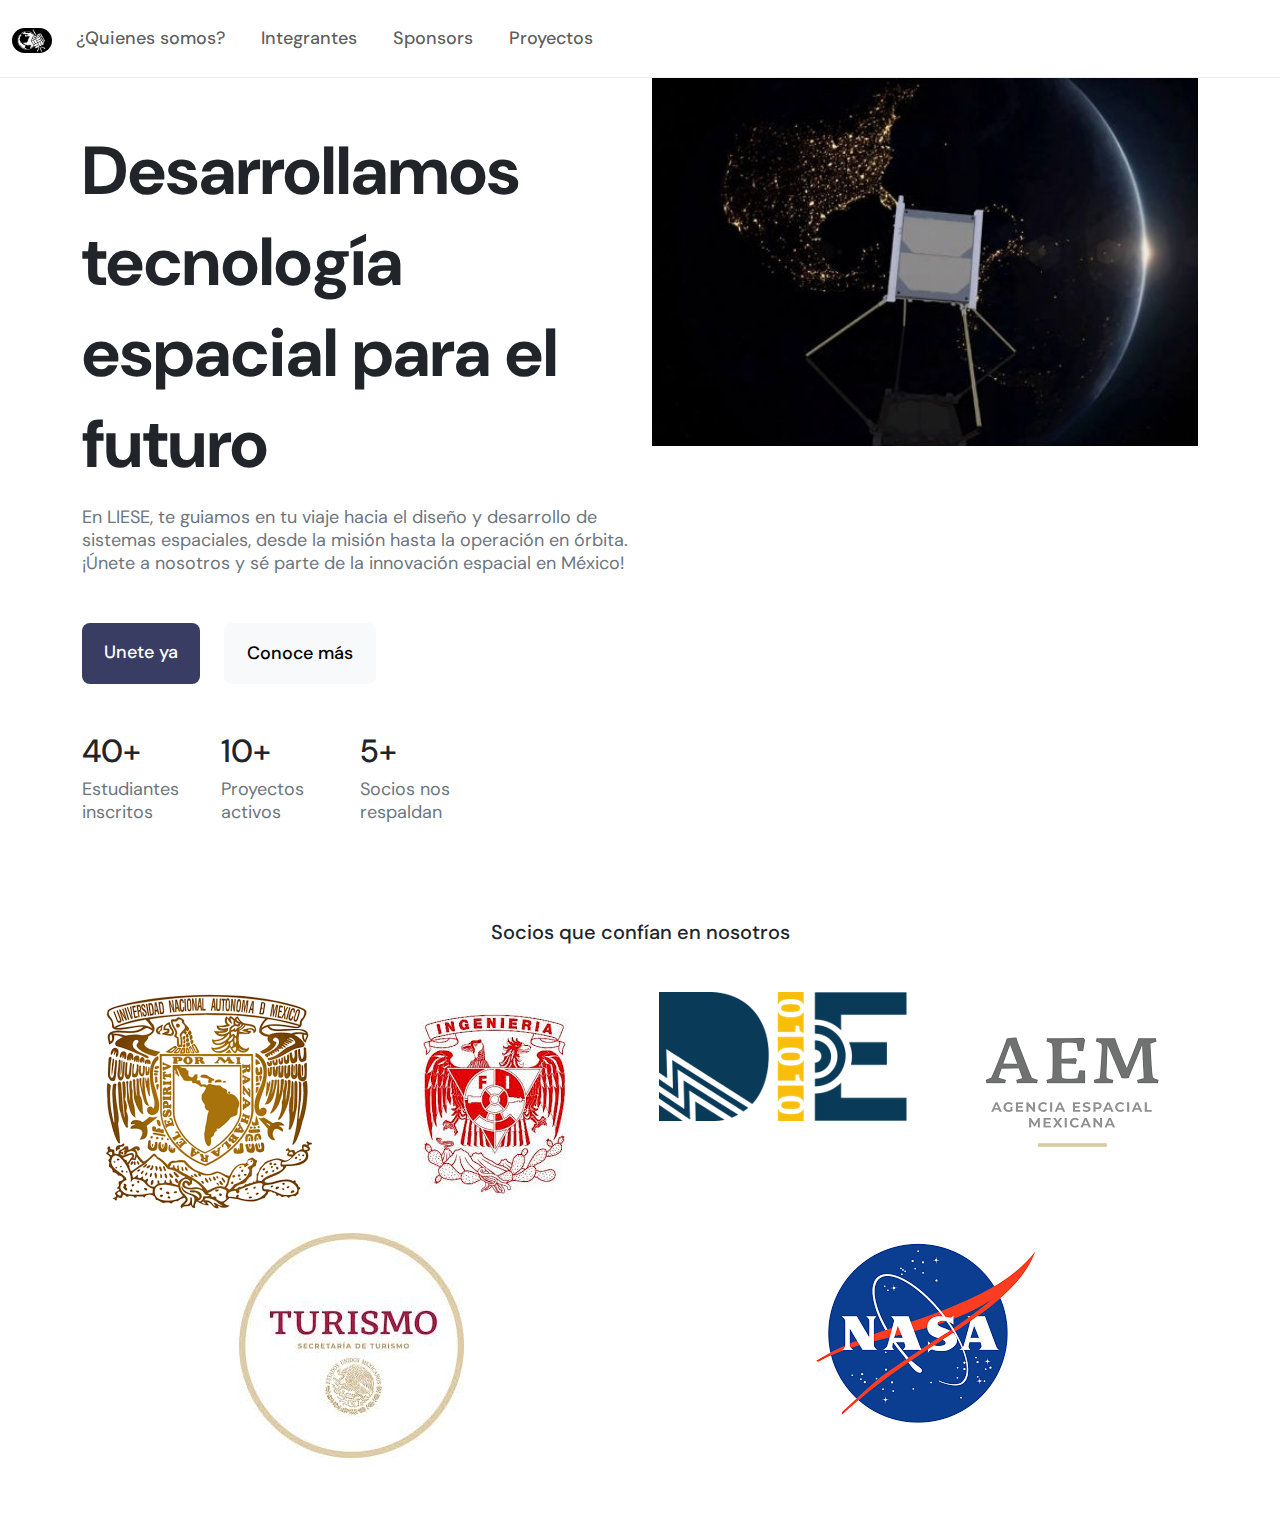
==== index.html @ 677749f3 "navbar and hero header" ====
<!DOCTYPE html>
<html lang="en">
<head>
  <title>Bootstrap Example</title>
  <meta charset="utf-8">
  <meta name="viewport" content="width=device-width, initial-scale=1">
  <link href="https://cdn.jsdelivr.net/npm/bootstrap@5.3.3/dist/css/bootstrap.min.css" rel="stylesheet">
  <link rel="stylesheet" href="style.css">
  <link rel="icon" href="images/LogoUnamSat2.png">

  <title>LIESE</title>
  <script src="https://cdn.jsdelivr.net/npm/bootstrap@5.3.3/dist/js/bootstrap.bundle.min.js"></script>
</head>
<body>
    <!-- Navbar -->
    <nav class="navbar navbar-expand-md sticky-top navbar-white bg-white">
        <div class="container-fluid">
            <a class="navbar-brand" href="#">
                <img src="images/LogoUnamSat2.png" alt="Logo LIESE" style="width:40px;" class="rounded-pill"> 
            </a>
            <button class="navbar-toggler" type="button" data-bs-toggle="collapse" data-bs-target="#mynavbar">
                <span class="navbar-toggler-icon"></span>
            </button>
            <div class="collapse navbar-collapse" id="mynavbar">
                <ul class="navbar-nav me-auto">
                    <li class="nav-item">
                        <a class="nav-link" href="#about">¿Quienes somos?</a>
                    </li>
                    <li class="nav-item">
                        <a class="nav-link" href="#integrantes">Integrantes</a>
                    </li>
                    <li class="nav-item">
                        <a class="nav-link" href="#partners">Sponsors</a>
                    </li>
                    <li class="nav-item">
                        <a class="nav-link" href="#proyectos">Proyectos</a>
                    </li>
                </ul>
                <!-- <a href="#" class="btn btn-primary ms-auto d-block border-0 shadow-none">Entrar gratis</a> -->
            </div>
        </div>
    </nav>
    <section class="hero">
        <div class="container">
            <div class="row">
                <div class="col-md-6 mt-5">
                    <div class="hero-title fw-bold">
                        Desarrollamos tecnología espacial para el futuro
                    </div>
                    <p class="mt-3 text-secondary">
                        En LIESE, te guiamos en tu viaje hacia el diseño y desarrollo de sistemas espaciales, desde la misión hasta la operación en órbita. 
                        ¡Únete a nosotros y sé parte de la innovación espacial en México!
                    </p>
                    <div class="cta mt-5 d-flex">
                        <a href="#" class="btn btn-primary border-0 shadow-none me-4">Unete ya</a>
                        <a href="#" class="btn btn-light shadow-none">Conoce más</a>
                    </div>
                    <div class="mt-5 d-flex gap-5">
                        <div class="col-2">
                            <h2>40+</h2>
                            <p class="text-secondary">Estudiantes inscritos</p>
                        </div>
                        <div class="col-2">
                            <h2>10+</h2>
                            <p class="text-secondary">Proyectos activos</p>
                        </div>
                        <div class="col-2">
                            <h2>5+</h2>
                            <p class="text-secondary">Socios nos respaldan</p>
                        </div>
                    </div>
                </div>
                
                <div class="col-md-6">
                    <img src="images/UNAMSAT-B.jpeg" alt="hero-img" class="hero-img w-100">
                </div>
            </div>
        </div>
    </section>

    <section class="trusted text-center">
        <div class="container">
            <h5>Socios que confían en nosotros</h5>
            <div class="row mt-5 gap-3">
                <div class="col">
                    <img src="images/unam-logo.png" alt="">
                </div>
                <div class="col">
                    <img src="images/fi-logo.jpeg" alt="">
                </div>
                <div class="col">
                    <img src="images/die-logo.png" alt="">
                </div>
                <div class="col">
                    <img src="images/espacial-mexicana-logo.png" alt="">
                </div>
                <div class="col">
                    <img src="images/turismo-logo.jpeg" alt="">
                </div>
                <div class="col">
                    <img src="images/nasa-logo.png" alt="">
                </div>
            </div>
        </div>
    </section>

</body>
</html>
---- style.css ----
@import url('https://fonts.googleapis.com/css2?family=DM+Sans:ital,opsz,wght@0,9..40,100..1000;1,9..40,100..1000&display=swap');

:root {
    --primary-color: #393d64;
}

.text-primary {
    color: var(--primary-color);
}

body {
    font-family: 'DM Sans', sans-serif;
}

.btn {
    padding: 16px 22px;
    border-radius: 8px;
    font-size: 18px;
    font-weight: 500;
    position: relative;
    top: 0;
    cursor: pointer;
    transition: top ease 0.5s;
}

.btn-primary {
    background-color: var(--primary-color);
}

.btn-primary:hover {
    background-color: var(--primary-color);
    top: -5px;
}

.btn-primary:focus {
    background-color: var(--primary-color);
}

.btn-light:hover {
    top: -5px;
}

.navbar {
    padding: 17px 0;
    transition: all 0.5s ease;
    border-bottom: 1px solid #efefef;
}

.nav-link {
    font-size: 18px;
    font-weight: 500;
    margin-right: 20px; 
}

.hero-title {
    font-size: 68px;
    line-height: 91px;
}

section.hero p {
    font-size: 18px;
    line-height: 23px;
}

/* Partners */

section.trusted {
    padding: 5rem 0;
}

@media (min-width: 1399.38px){
    .container {
        width: 84%;
    }
}

@media (max-width: 1199px){
    .hero-title {
        font-size: 55px;
        line-height: 68px;
    }
}

@media (max-width: 992px){
    section.hero row {
        align-items: center;       
    }

    .hero-title {
        font-size: 40px;
        line-height: 55px;
    }
}
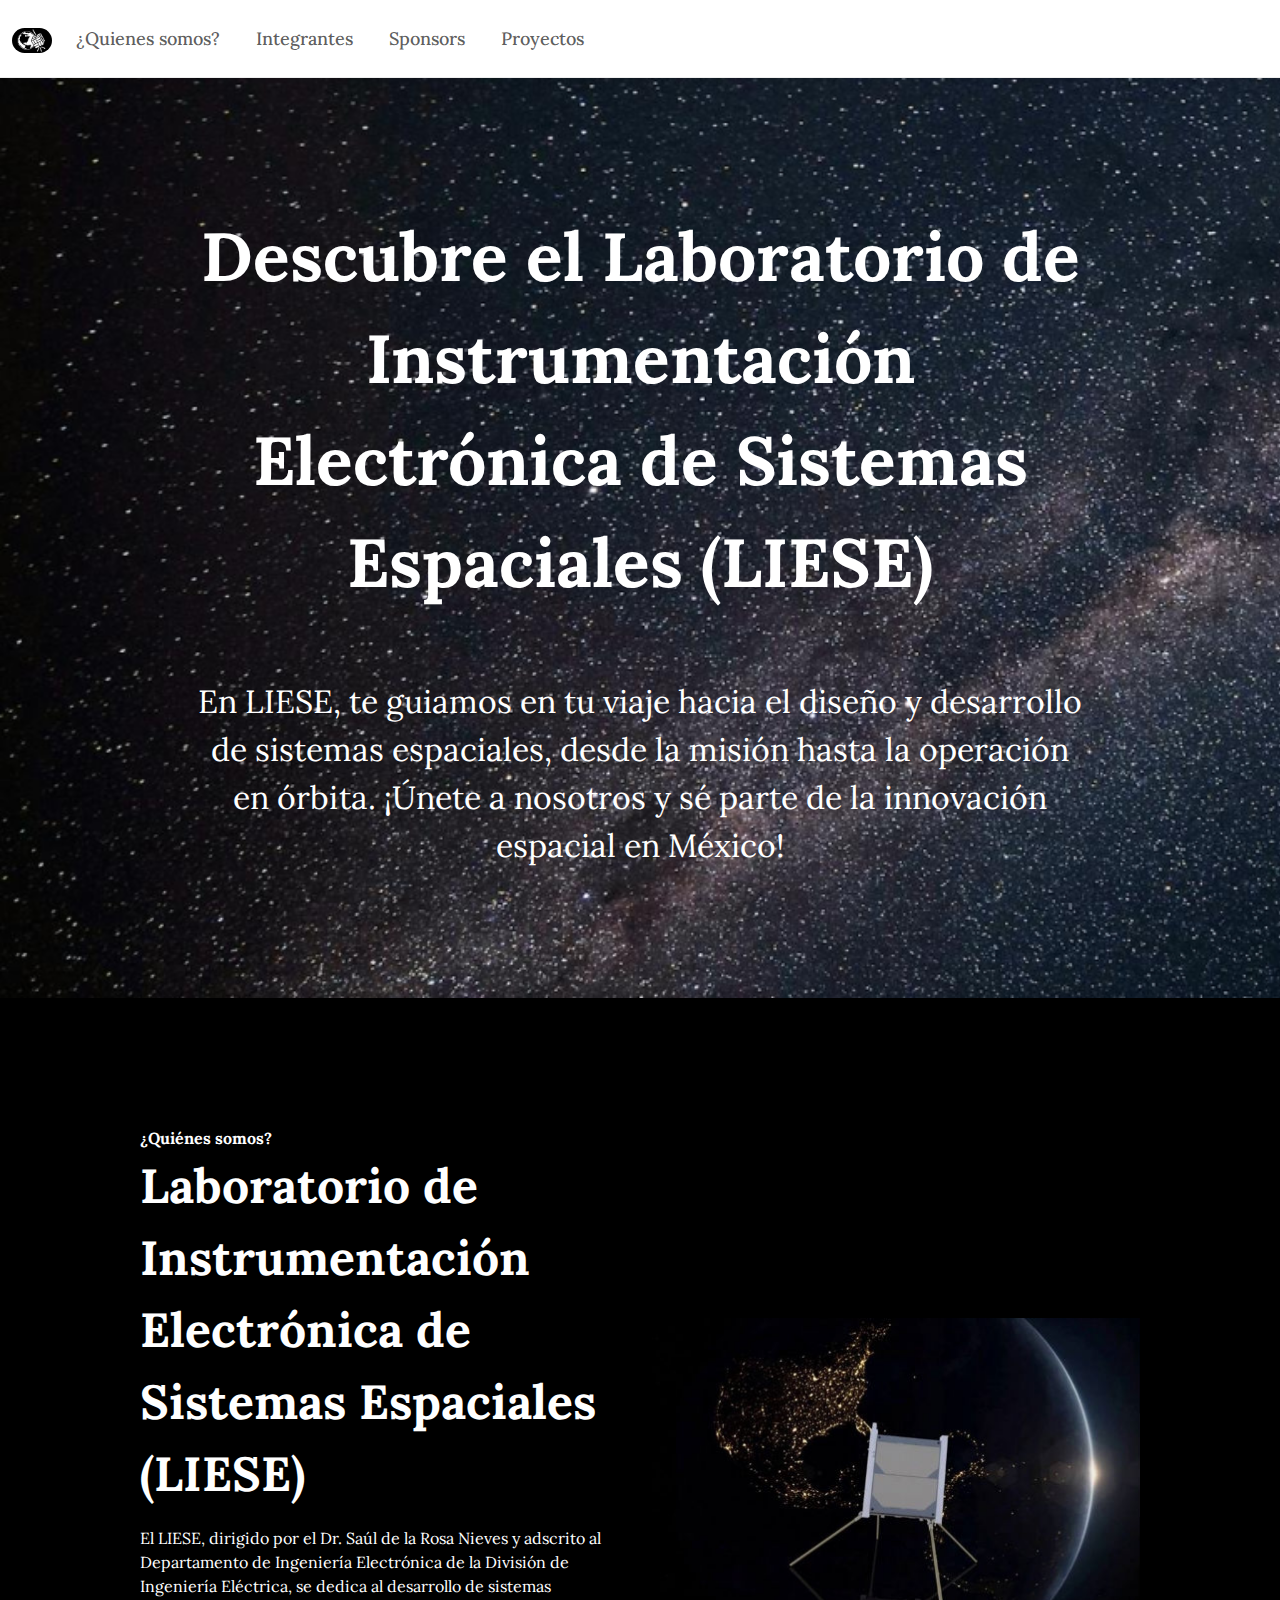
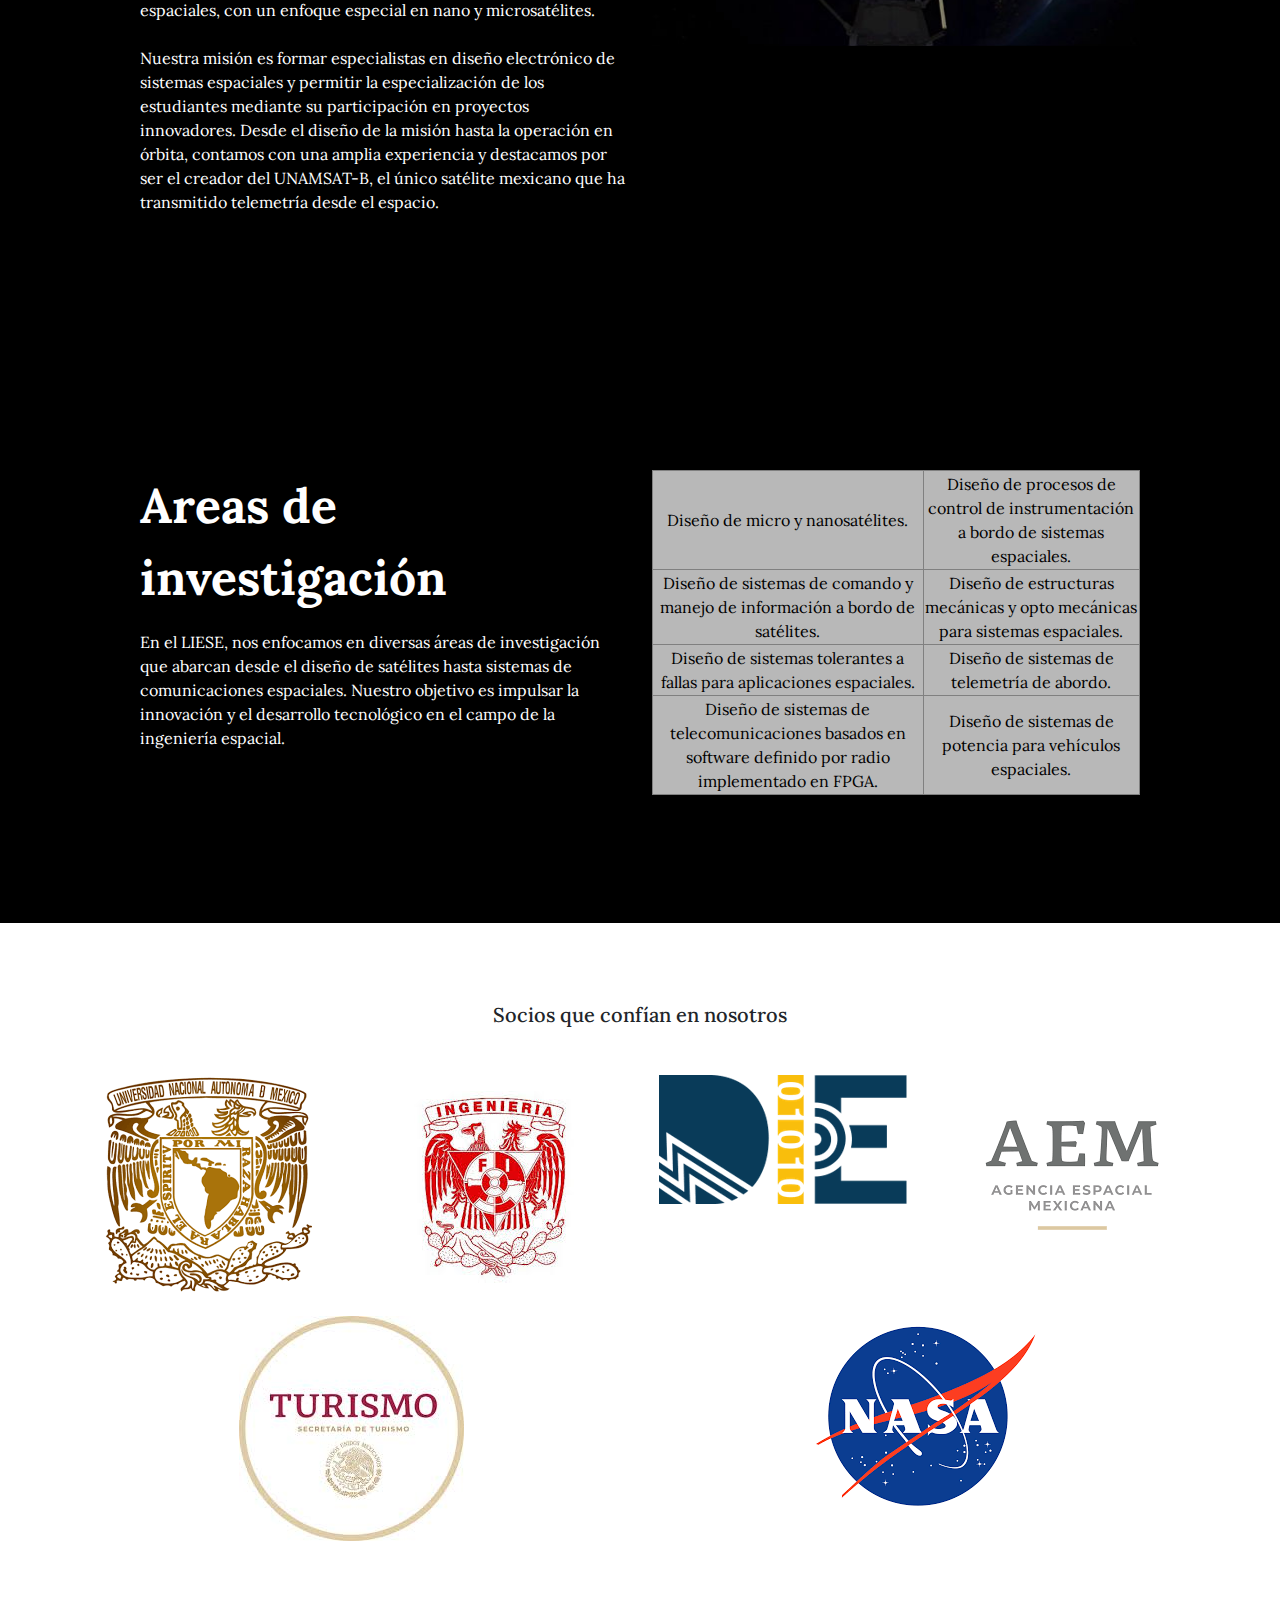
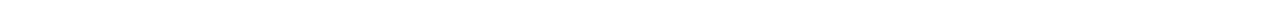
==== commit c50df7f4: "[HOME] Modified home page" ====
--- a/index.html
+++ b/index.html
@@ -1,15 +1,18 @@
 <!DOCTYPE html>
 <html lang="en">
 <head>
-  <title>Bootstrap Example</title>
-  <meta charset="utf-8">
-  <meta name="viewport" content="width=device-width, initial-scale=1">
-  <link href="https://cdn.jsdelivr.net/npm/bootstrap@5.3.3/dist/css/bootstrap.min.css" rel="stylesheet">
-  <link rel="stylesheet" href="style.css">
-  <link rel="icon" href="images/LogoUnamSat2.png">
-
-  <title>LIESE</title>
-  <script src="https://cdn.jsdelivr.net/npm/bootstrap@5.3.3/dist/js/bootstrap.bundle.min.js"></script>
+    <title>LIESE - Inicio</title>
+    <meta charset="utf-8">
+    <meta name="viewport" content="width=device-width, initial-scale=1">
+    <link href="https://cdn.jsdelivr.net/npm/bootstrap@5.3.3/dist/css/bootstrap.min.css" rel="stylesheet">
+    <link rel="preconnect" href="https://fonts.googleapis.com">
+    <link rel="preconnect" href="https://fonts.gstatic.com" crossorigin>
+    <link href="https://fonts.googleapis.com/css2?family=Lora:ital,wght@0,400..700;1,400..700&display=swap" rel="stylesheet">
+    <link rel="stylesheet" href="style.css">
+    <link rel="icon" href="images/LogoUnamSat2.png">    
+    
+    
+    <script src="https://cdn.jsdelivr.net/npm/bootstrap@5.3.3/dist/js/bootstrap.bundle.min.js"></script>
 </head>
 <body>
     <!-- Navbar -->
@@ -40,43 +43,66 @@
             </div>
         </div>
     </nav>
-    <section class="hero">
+
+    <!-- Welcome section-->
+    <div id="welcome" class="text-center">
+        <p class="large-bold">Descubre el Laboratorio de Instrumentación Electrónica de Sistemas Espaciales (LIESE)</p>
+        <br>
+        En LIESE, te guiamos en tu viaje hacia el diseño y desarrollo de sistemas espaciales, desde la misión hasta la operación en órbita. ¡Únete a nosotros y sé parte de la innovación espacial en México!
+    </div>
+
+    <!-- About section -->
+    <section id="about-us" class="trusted">
         <div class="container">
             <div class="row">
-                <div class="col-md-6 mt-5">
-                    <div class="hero-title fw-bold">
-                        Desarrollamos tecnología espacial para el futuro
-                    </div>
-                    <p class="mt-3 text-secondary">
-                        En LIESE, te guiamos en tu viaje hacia el diseño y desarrollo de sistemas espaciales, desde la misión hasta la operación en órbita. 
-                        ¡Únete a nosotros y sé parte de la innovación espacial en México!
-                    </p>
-                    <div class="cta mt-5 d-flex">
-                        <a href="#" class="btn btn-primary border-0 shadow-none me-4">Unete ya</a>
-                        <a href="#" class="btn btn-light shadow-none">Conoce más</a>
-                    </div>
-                    <div class="mt-5 d-flex gap-5">
-                        <div class="col-2">
-                            <h2>40+</h2>
-                            <p class="text-secondary">Estudiantes inscritos</p>
-                        </div>
-                        <div class="col-2">
-                            <h2>10+</h2>
-                            <p class="text-secondary">Proyectos activos</p>
-                        </div>
-                        <div class="col-2">
-                            <h2>5+</h2>
-                            <p class="text-secondary">Socios nos respaldan</p>
-                        </div>
-                    </div>
-                </div>
-                
-                <div class="col-md-6">
-                    <img src="images/UNAMSAT-B.jpeg" alt="hero-img" class="hero-img w-100">
-                </div>
+                <b>¿Quiénes somos?</b>
+                <div class="col-lg-6 align-items-center">
+                    <p class="medium-bold">Laboratorio de Instrumentación Electrónica de Sistemas Espaciales (LIESE)</p>
+                    El LIESE, dirigido por el Dr. Saúl de la Rosa Nieves y adscrito al Departamento de Ingeniería Electrónica de la División de Ingeniería Eléctrica, se dedica al desarrollo de sistemas espaciales, con un enfoque especial en nano y microsatélites. 
+                    <br><br>
+                    Nuestra misión es formar especialistas en diseño electrónico de sistemas espaciales y permitir la especialización de los estudiantes mediante su participación en proyectos innovadores. Desde el diseño de la misión hasta la operación en órbita, contamos con una amplia experiencia y destacamos por ser el creador del UNAMSAT-B, el único satélite mexicano que ha transmitido telemetría desde el espacio.
+                </div>    
+                <div class="col-lg-6 d-flex align-items-center">
+                    <img src="images/UNAMSAT-B.jpeg" alt="UNAMSAT-B" class="img-fluid">
+                </div> 
             </div>
-        </div>
+        </div> 
     </section>
+
+    <!-- Areas de investigación -->
+    <section id="areas-de-investigacion" class="trusted">
+        <div class="container">
+            <div class="row">
+                <div class="col-lg-6 align-items-center">
+                    <p class="medium-bold">Areas de investigación</p>
+                    En el LIESE, nos enfocamos en diversas áreas de investigación que abarcan desde el diseño de satélites hasta sistemas de comunicaciones espaciales. Nuestro objetivo es impulsar la innovación y el desarrollo tecnológico en el campo de la ingeniería espacial.
+                </div>    
+                <div class="col-lg-6 d-flex align-items-center text-center justify-content-center">
+                    <table class="grey-bold-lines-table table-bordered">
+                        <tbody>
+                            <tr>
+                                <td>Diseño de micro y nanosatélites.</td>
+                                <td>Diseño de procesos de control de instrumentación a bordo de sistemas espaciales.</td>
+                            </tr>
+                            <tr>
+                                <td>Diseño de sistemas de comando y manejo de información a bordo de satélites.</td>
+                                <td>Diseño de estructuras mecánicas y opto mecánicas para sistemas espaciales.</td>
+                            </tr>
+                            <tr>
+                                <td>Diseño de sistemas tolerantes a fallas para aplicaciones espaciales.</td>
+                                <td>Diseño de sistemas de telemetría de abordo.</td>
+                            </tr>
+                            <tr>
+                                <td>Diseño de sistemas de telecomunicaciones basados en software definido por radio implementado en FPGA.</td>
+                                <td>Diseño de sistemas de potencia para vehículos espaciales.</td>
+                            </tr>
+                        </tbody>
+                    </table>
+                </div> 
+            </div>
+        </div> 
+    </section>
+
 
     <section class="trusted text-center">
         <div class="container">
--- a/style.css
+++ b/style.css
@@ -9,7 +9,19 @@
 }
 
 body {
-    font-family: 'DM Sans', sans-serif;
+    font-family: "Lora", serif;
+    font-optical-sizing: auto;
+    font-style: normal;
+}
+
+.large-bold {
+    font-size: 68px;
+    font-weight: 700;
+}
+
+.medium-bold {
+    font-size: 48px;
+    font-weight: 700;
 }
 
 .btn {
@@ -57,6 +69,17 @@
     line-height: 91px;
 }
 
+.img-fluid {
+    width: 100%;
+}
+
+.grey-bold-lines-table {
+    width: 100%;
+    background-color: #b8b8b8;
+    color: #000;    
+    border-width: 10px;
+}
+
 section.hero p {
     font-size: 18px;
     line-height: 23px;
@@ -74,20 +97,24 @@
     }
 }
 
-@media (max-width: 1199px){
-    .hero-title {
-        font-size: 55px;
-        line-height: 68px;
-    }
+#welcome {
+    background-image: url(images/galaxia.png);
+    background-size: cover;
+    color: #ffffff;
+    padding: 8rem 15%;
+    font-size: 32px;
 }
 
-@media (max-width: 992px){
-    section.hero row {
-        align-items: center;       
-    }
+#about-us {
+    color: #ffffff;
+    background-color: #000;
+    background-size: cover;
+    padding: 8rem 10%;
+}
 
-    .hero-title {
-        font-size: 40px;
-        line-height: 55px;
-    }
-}+#areas-de-investigacion {
+    color: #ffffff;
+    background-color: #000;
+    background-size: cover;
+    padding: 8rem 10%;
+}
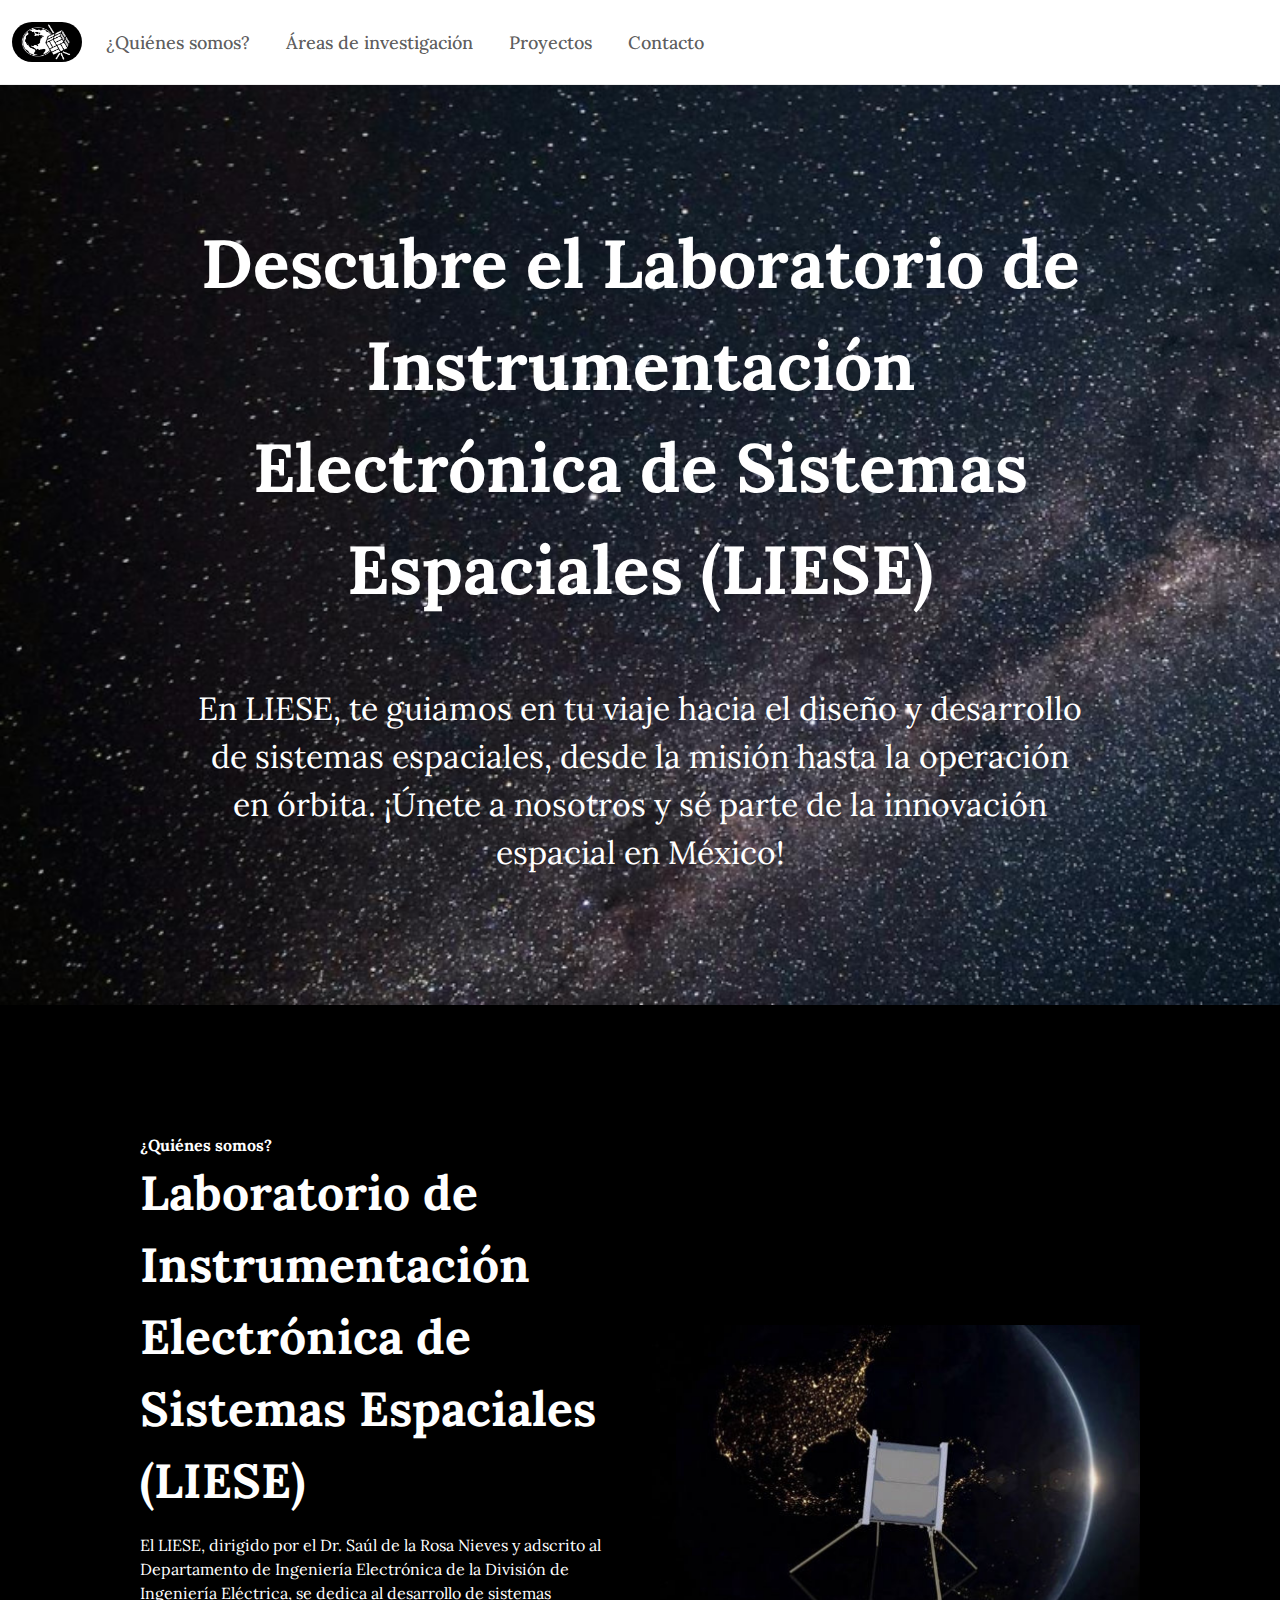
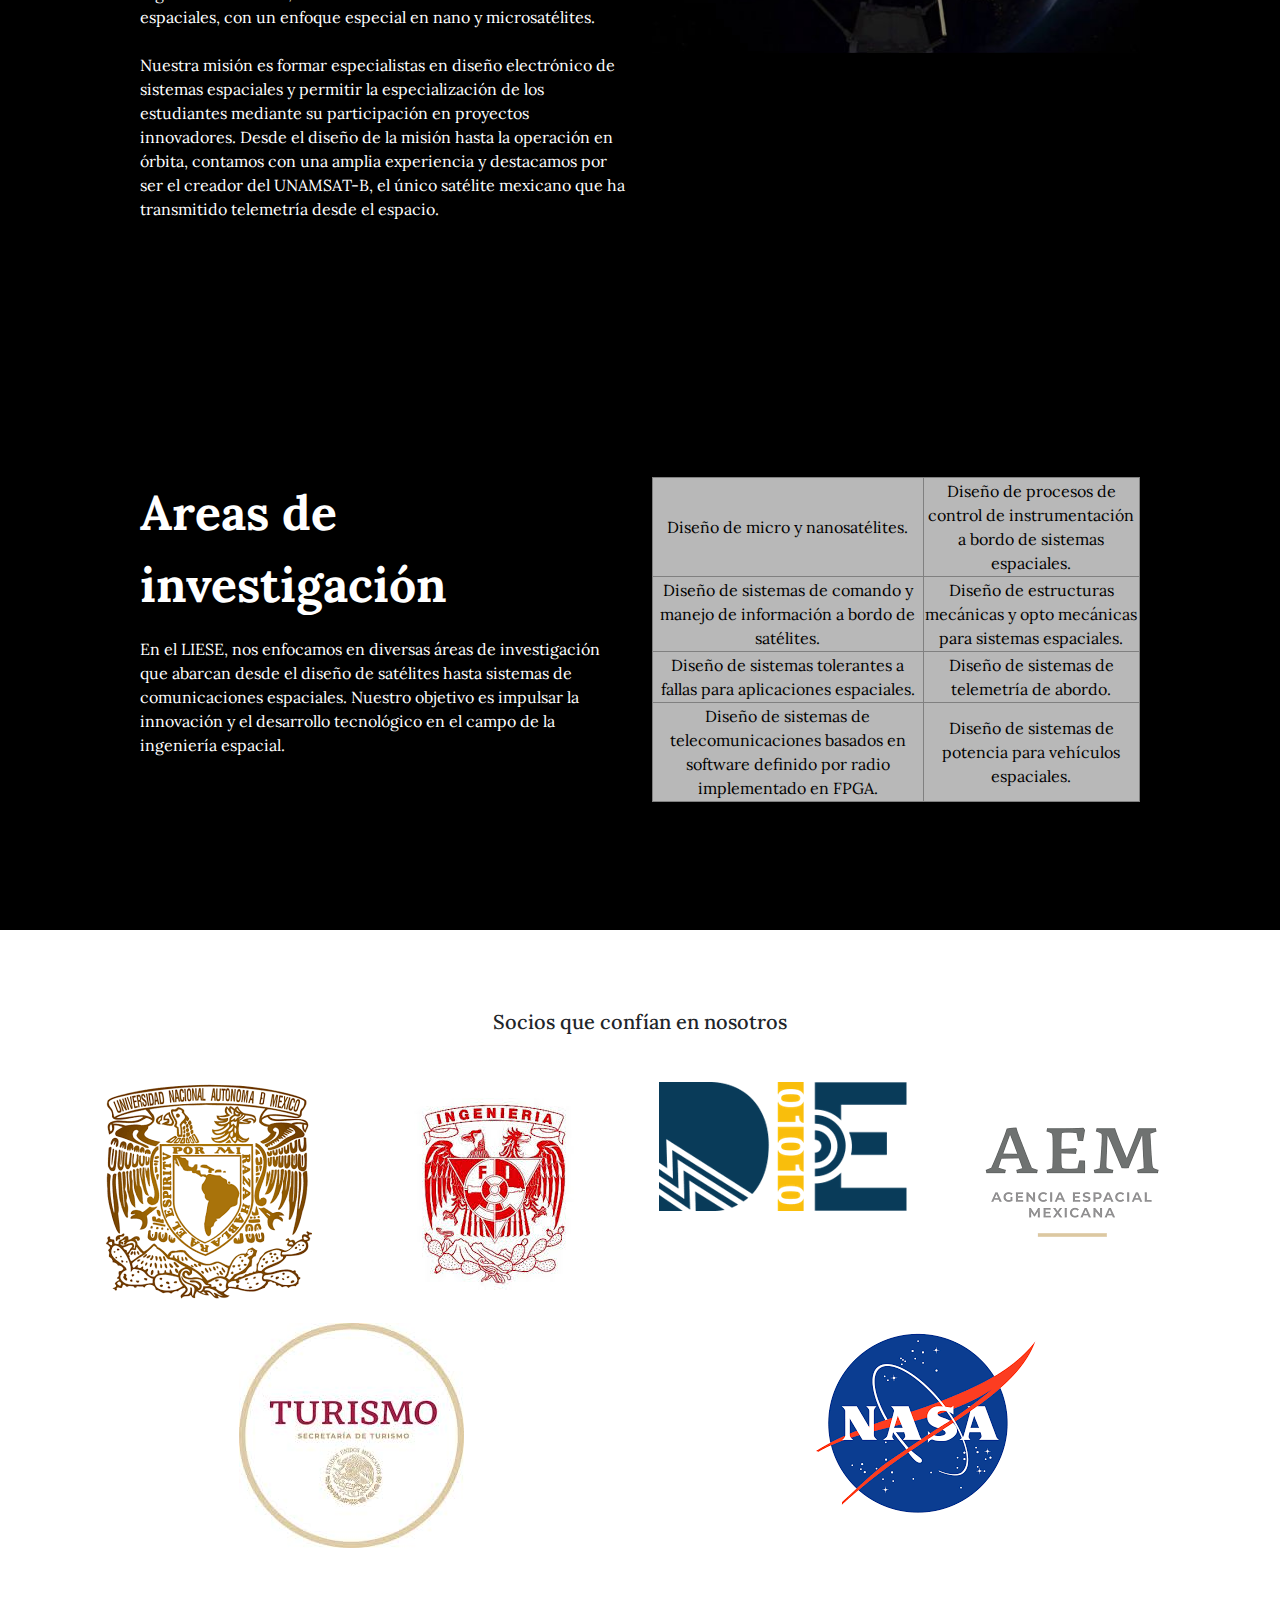
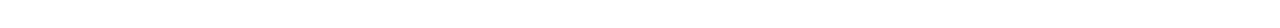
==== commit f3a8b884: "Merge branch 'main' of https://github.com/e1th4nUwU/liese-website" ====
--- a/index.html
+++ b/index.html
@@ -13,13 +13,14 @@
     
     
     <script src="https://cdn.jsdelivr.net/npm/bootstrap@5.3.3/dist/js/bootstrap.bundle.min.js"></script>
+    <script src="https://code.jquery.com/jquery-3.6.0.min.js"></script>
 </head>
 <body>
     <!-- Navbar -->
     <nav class="navbar navbar-expand-md sticky-top navbar-white bg-white">
         <div class="container-fluid">
             <a class="navbar-brand" href="#">
-                <img src="images/LogoUnamSat2.png" alt="Logo LIESE" style="width:40px;" class="rounded-pill"> 
+                <img src="images/LogoUnamSat2.png" alt="Logo LIESE" style="width:70px; height: 40px" class="rounded-pill"> 
             </a>
             <button class="navbar-toggler" type="button" data-bs-toggle="collapse" data-bs-target="#mynavbar">
                 <span class="navbar-toggler-icon"></span>
@@ -27,16 +28,16 @@
             <div class="collapse navbar-collapse" id="mynavbar">
                 <ul class="navbar-nav me-auto">
                     <li class="nav-item">
-                        <a class="nav-link" href="#about">¿Quienes somos?</a>
+                        <button class="nav-link" href="#main-page">¿Quiénes somos?</button>
                     </li>
                     <li class="nav-item">
-                        <a class="nav-link" href="#integrantes">Integrantes</a>
+                        <button class="nav-link" href="#areas-de-investigacion">Áreas de investigación</button>
                     </li>
                     <li class="nav-item">
-                        <a class="nav-link" href="#partners">Sponsors</a>
+                        <button class="nav-link" href="#proyectos">Proyectos</button>
                     </li>
                     <li class="nav-item">
-                        <a class="nav-link" href="#proyectos">Proyectos</a>
+                        <button class="nav-link" href="#contacto">Contacto</button>
                     </li>
                 </ul>
                 <!-- <a href="#" class="btn btn-primary ms-auto d-block border-0 shadow-none">Entrar gratis</a> -->
@@ -44,91 +45,134 @@
         </div>
     </nav>
 
-    <!-- Welcome section-->
-    <div id="welcome" class="text-center">
-        <p class="large-bold">Descubre el Laboratorio de Instrumentación Electrónica de Sistemas Espaciales (LIESE)</p>
-        <br>
-        En LIESE, te guiamos en tu viaje hacia el diseño y desarrollo de sistemas espaciales, desde la misión hasta la operación en órbita. ¡Únete a nosotros y sé parte de la innovación espacial en México!
+
+    <!-- Main welcome page -->
+    <div id="main-page" class="page active">
+        <!-- Welcome section-->
+        <div id="welcome" class="text-center">
+            <p class="large-bold">Descubre el Laboratorio de Instrumentación Electrónica de Sistemas Espaciales (LIESE)</p>
+            <br>
+            En LIESE, te guiamos en tu viaje hacia el diseño y desarrollo de sistemas espaciales, desde la misión hasta la operación en órbita. ¡Únete a nosotros y sé parte de la innovación espacial en México!
+        </div>
+
+        <!-- About section -->
+        <section id="about-us" class="trusted">
+            <div class="container">
+                <div class="row">
+                    <b>¿Quiénes somos?</b>
+                    <div class="col-lg-6 align-items-center">
+                        <p class="medium-bold">Laboratorio de Instrumentación Electrónica de Sistemas Espaciales (LIESE)</p>
+                        El LIESE, dirigido por el Dr. Saúl de la Rosa Nieves y adscrito al Departamento de Ingeniería Electrónica de la División de Ingeniería Eléctrica, se dedica al desarrollo de sistemas espaciales, con un enfoque especial en nano y microsatélites. 
+                        <br><br>
+                        Nuestra misión es formar especialistas en diseño electrónico de sistemas espaciales y permitir la especialización de los estudiantes mediante su participación en proyectos innovadores. Desde el diseño de la misión hasta la operación en órbita, contamos con una amplia experiencia y destacamos por ser el creador del UNAMSAT-B, el único satélite mexicano que ha transmitido telemetría desde el espacio.
+                    </div>    
+                    <div class="col-lg-6 d-flex align-items-center">
+                        <img src="images/UNAMSAT-B.jpeg" alt="UNAMSAT-B" class="img-fluid">
+                    </div> 
+                </div>
+            </div> 
+        </section>
+
+        <!-- Areas de investigación -->
+        <section id="areas-de-investigacion" class="trusted">
+            <div class="container">
+                <div class="row">
+                    <div class="col-lg-6 align-items-center">
+                        <p class="medium-bold">Areas de investigación</p>
+                        En el LIESE, nos enfocamos en diversas áreas de investigación que abarcan desde el diseño de satélites hasta sistemas de comunicaciones espaciales. Nuestro objetivo es impulsar la innovación y el desarrollo tecnológico en el campo de la ingeniería espacial.
+                    </div>    
+                    <div class="col-lg-6 d-flex align-items-center text-center justify-content-center">
+                        <table class="grey-bold-lines-table table-bordered">
+                            <tbody>
+                                <tr>
+                                    <td>Diseño de micro y nanosatélites.</td>
+                                    <td>Diseño de procesos de control de instrumentación a bordo de sistemas espaciales.</td>
+                                </tr>
+                                <tr>
+                                    <td>Diseño de sistemas de comando y manejo de información a bordo de satélites.</td>
+                                    <td>Diseño de estructuras mecánicas y opto mecánicas para sistemas espaciales.</td>
+                                </tr>
+                                <tr>
+                                    <td>Diseño de sistemas tolerantes a fallas para aplicaciones espaciales.</td>
+                                    <td>Diseño de sistemas de telemetría de abordo.</td>
+                                </tr>
+                                <tr>
+                                    <td>Diseño de sistemas de telecomunicaciones basados en software definido por radio implementado en FPGA.</td>
+                                    <td>Diseño de sistemas de potencia para vehículos espaciales.</td>
+                                </tr>
+                            </tbody>
+                        </table>
+                    </div> 
+                </div>
+            </div> 
+        </section>
+
+
+        <section class="trusted text-center">
+            <div class="container">
+                <h5>Socios que confían en nosotros</h5>
+                <div class="row mt-5 gap-3">
+                    <div class="col">
+                        <img src="images/unam-logo.png" alt="">
+                    </div>
+                    <div class="col">
+                        <img src="images/fi-logo.jpeg" alt="">
+                    </div>
+                    <div class="col">
+                        <img src="images/die-logo.png" alt="">
+                    </div>
+                    <div class="col">
+                        <img src="images/espacial-mexicana-logo.png" alt="">
+                    </div>
+                    <div class="col">
+                        <img src="images/turismo-logo.jpeg" alt="">
+                    </div>
+                    <div class="col">
+                        <img src="images/nasa-logo.png" alt="">
+                    </div>
+                </div>
+            </div>
+        </section>
     </div>
 
-    <!-- About section -->
-    <section id="about-us" class="trusted">
+
+    <!--- Proyectos -->
+    <div id="proyectos" class="page">
         <div class="container">
             <div class="row">
-                <b>¿Quiénes somos?</b>
-                <div class="col-lg-6 align-items-center">
-                    <p class="medium-bold">Laboratorio de Instrumentación Electrónica de Sistemas Espaciales (LIESE)</p>
-                    El LIESE, dirigido por el Dr. Saúl de la Rosa Nieves y adscrito al Departamento de Ingeniería Electrónica de la División de Ingeniería Eléctrica, se dedica al desarrollo de sistemas espaciales, con un enfoque especial en nano y microsatélites. 
-                    <br><br>
-                    Nuestra misión es formar especialistas en diseño electrónico de sistemas espaciales y permitir la especialización de los estudiantes mediante su participación en proyectos innovadores. Desde el diseño de la misión hasta la operación en órbita, contamos con una amplia experiencia y destacamos por ser el creador del UNAMSAT-B, el único satélite mexicano que ha transmitido telemetría desde el espacio.
+                <div class="col-lg-12">
+                    <p class="medium-bold">Proyectos</p>
+                    <p class="large-bold">Explora nuestro trabajo</p> 
+                    <p>Descubre los proyectos innovadores en los que el Laboratorio de Instrumentación Electrónica de Sistemas Espaciales (LIESE) está trabajando actualmente. Desde el diseño de satélites hasta el desarrollo de sistemas de comunicación espacial, nuestros proyectos están a la vanguardia de la investigación en ingeniería espacial.</p>
                 </div>    
-                <div class="col-lg-6 d-flex align-items-center">
-                    <img src="images/UNAMSAT-B.jpeg" alt="UNAMSAT-B" class="img-fluid">
-                </div> 
             </div>
-        </div> 
-    </section>
-
-    <!-- Areas de investigación -->
-    <section id="areas-de-investigacion" class="trusted">
-        <div class="container">
-            <div class="row">
-                <div class="col-lg-6 align-items-center">
-                    <p class="medium-bold">Areas de investigación</p>
-                    En el LIESE, nos enfocamos en diversas áreas de investigación que abarcan desde el diseño de satélites hasta sistemas de comunicaciones espaciales. Nuestro objetivo es impulsar la innovación y el desarrollo tecnológico en el campo de la ingeniería espacial.
-                </div>    
-                <div class="col-lg-6 d-flex align-items-center text-center justify-content-center">
-                    <table class="grey-bold-lines-table table-bordered">
-                        <tbody>
-                            <tr>
-                                <td>Diseño de micro y nanosatélites.</td>
-                                <td>Diseño de procesos de control de instrumentación a bordo de sistemas espaciales.</td>
-                            </tr>
-                            <tr>
-                                <td>Diseño de sistemas de comando y manejo de información a bordo de satélites.</td>
-                                <td>Diseño de estructuras mecánicas y opto mecánicas para sistemas espaciales.</td>
-                            </tr>
-                            <tr>
-                                <td>Diseño de sistemas tolerantes a fallas para aplicaciones espaciales.</td>
-                                <td>Diseño de sistemas de telemetría de abordo.</td>
-                            </tr>
-                            <tr>
-                                <td>Diseño de sistemas de telecomunicaciones basados en software definido por radio implementado en FPGA.</td>
-                                <td>Diseño de sistemas de potencia para vehículos espaciales.</td>
-                            </tr>
-                        </tbody>
-                    </table>
-                </div> 
-            </div>
-        </div> 
-    </section>
-
-
-    <section class="trusted text-center">
-        <div class="container">
-            <h5>Socios que confían en nosotros</h5>
-            <div class="row mt-5 gap-3">
-                <div class="col">
-                    <img src="images/unam-logo.png" alt="">
+            <div class="row mt-5">
+                <div class="col-lg-6">
+                    <div class="card">
+                        <img src="images/UNAMSAT-B.jpeg" class="card-img-top" alt="UNAMSAT-B">
+                        <div class="card-body">
+                            <p class="bold">Proyecto con trabajo de tesis</p>
+                            <h5 class="card-title">Proyecto AV</h5>
+                            <p class="card-text">Diseño de un sistema de monitoreo diágnostico y geolocalización de flotas vehiculares bajo el concepto de internet de las cosas</p>
+                            <p class="bold">Lider de proyecto: Ing. Rebeca Muñoz Melamed</p>
+                        </div>
+                    </div>
                 </div>
-                <div class="col">
-                    <img src="images/fi-logo.jpeg" alt="">
-                </div>
-                <div class="col">
-                    <img src="images/die-logo.png" alt="">
-                </div>
-                <div class="col">
-                    <img src="images/espacial-mexicana-logo.png" alt="">
-                </div>
-                <div class="col">
-                    <img src="images/turismo-logo.jpeg" alt="">
-                </div>
-                <div class="col">
-                    <img src="images/nasa-logo.png" alt="">
+                <div class="col-lg-6">
+                    <div class="card">
+                        <img src="images/UNAMSAT-B.jpeg" class="card-img-top" alt="UNAMSAT-B">
+                        <div class="card-body">
+                            <p class="bold">Proyecto con trabajo de tesis</p>
+                            <h5 class="card-title">Proyecto AV</h5>
+                            <p class="card-text">Diseño de un sistema de monitoreo diágnostico y geolocalización de flotas vehiculares bajo el concepto de internet de las cosas</p>
+                            <p class="bold">Lider de proyecto: Ing. Rebeca Muñoz Melamed</p>
+                        </div>
+                    </div>
                 </div>
             </div>
         </div>
-    </section>
+    </div>
 
+    <script src="main.js"></script>
 </body>
 </html>--- a/style.css
+++ b/style.css
@@ -79,6 +79,24 @@
     color: #000;    
     border-width: 10px;
 }
+.page{
+    display: none;
+}
+.page.active{
+    display: block;
+}
+.card-img-top {
+    height: 200px;
+    object-fit: cover;
+}
+.card {
+    color: #f8f9fa;
+    border: none;
+    background-color: #000;
+}
+.bold {
+    font-weight: 700;
+}
 
 section.hero p {
     font-size: 18px;
@@ -118,3 +136,9 @@
     background-size: cover;
     padding: 8rem 10%;
 }
+#proyectos {
+    color: #ffffff;
+    background-color: #000;
+    background-size: cover;
+    padding: 8rem 10%;
+}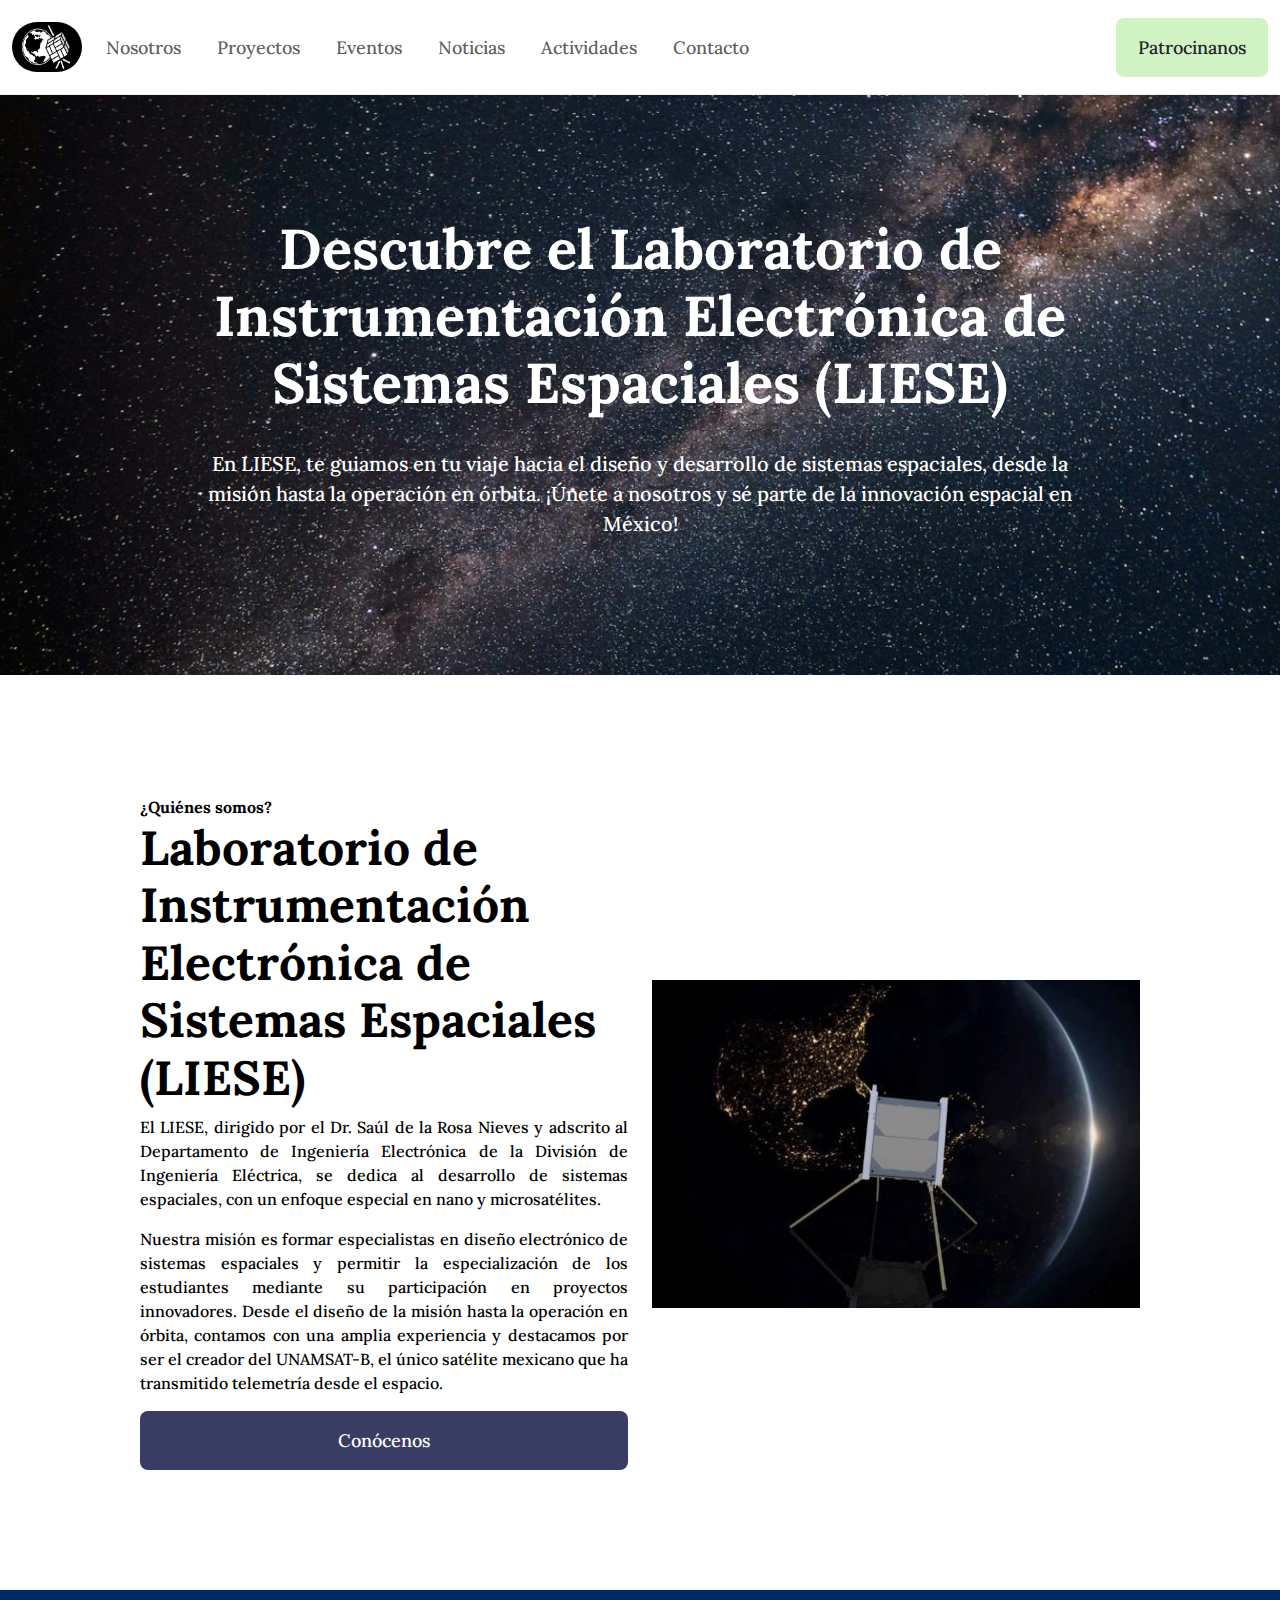
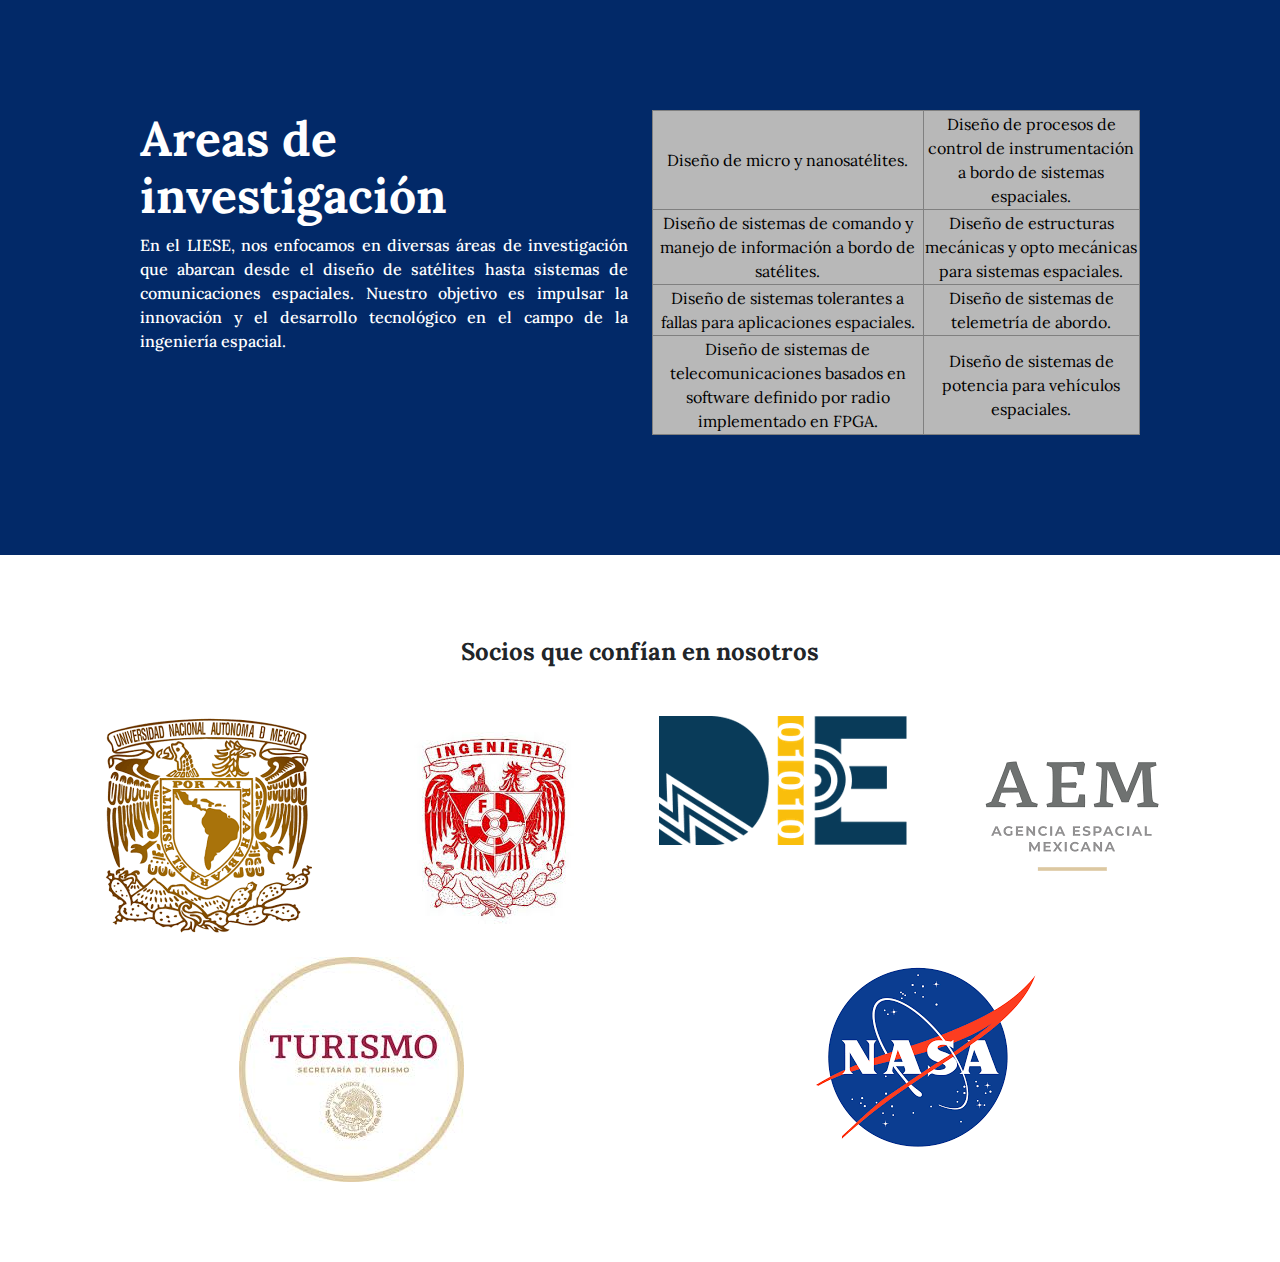
==== commit 45bdf078: "Fonts actualized" ====
--- a/index.html
+++ b/index.html
@@ -10,8 +10,6 @@
     <link href="https://fonts.googleapis.com/css2?family=Lora:ital,wght@0,400..700;1,400..700&display=swap" rel="stylesheet">
     <link rel="stylesheet" href="style.css">
     <link rel="icon" href="images/LogoUnamSat2.png">    
-    
-    
     <script src="https://cdn.jsdelivr.net/npm/bootstrap@5.3.3/dist/js/bootstrap.bundle.min.js"></script>
     <script src="https://code.jquery.com/jquery-3.6.0.min.js"></script>
 </head>
@@ -19,8 +17,8 @@
     <!-- Navbar -->
     <nav class="navbar navbar-expand-md sticky-top navbar-white bg-white">
         <div class="container-fluid">
-            <a class="navbar-brand" href="#">
-                <img src="images/LogoUnamSat2.png" alt="Logo LIESE" style="width:70px; height: 40px" class="rounded-pill"> 
+            <a class="navbar-brand" href="#main-page">
+                <img src="images/LogoUnamSat2.png" alt="Logo LIESE" style="width:70px; height: 50px" class="rounded-pill"> 
             </a>
             <button class="navbar-toggler" type="button" data-bs-toggle="collapse" data-bs-target="#mynavbar">
                 <span class="navbar-toggler-icon"></span>
@@ -28,19 +26,25 @@
             <div class="collapse navbar-collapse" id="mynavbar">
                 <ul class="navbar-nav me-auto">
                     <li class="nav-item">
-                        <button class="nav-link" href="#main-page">¿Quiénes somos?</button>
-                    </li>
-                    <li class="nav-item">
-                        <button class="nav-link" href="#areas-de-investigacion">Áreas de investigación</button>
+                        <button class="nav-link" href="#main-page">Nosotros</button>
                     </li>
                     <li class="nav-item">
                         <button class="nav-link" href="#proyectos">Proyectos</button>
                     </li>
                     <li class="nav-item">
-                        <button class="nav-link" href="#contacto">Contacto</button>
+                        <button class="nav-link" href="#main-page">Eventos</button>
+                    </li>
+                    <li class="nav-item">
+                        <button class="nav-link" href="#main-page">Noticias</button>
+                    </li>
+                    <li class="nav-item">
+                        <button class="nav-link" href="#main-page">Actividades</button>
+                    </li>
+                    <li class="nav-item">
+                        <button class="nav-link" href="#main-page">Contacto</button>
                     </li>
                 </ul>
-                <!-- <a href="#" class="btn btn-primary ms-auto d-block border-0 shadow-none">Entrar gratis</a> -->
+                <a href="#partners" class="btn btn-cta ms-auto d-block border-0 shadow-none">Patrocinanos</a>
             </div>
         </div>
     </nav>
@@ -50,9 +54,10 @@
     <div id="main-page" class="page active">
         <!-- Welcome section-->
         <div id="welcome" class="text-center">
-            <p class="large-bold">Descubre el Laboratorio de Instrumentación Electrónica de Sistemas Espaciales (LIESE)</p>
+            <!-- <p class="large-bold">Descubre el Laboratorio de Instrumentación Electrónica de Sistemas Espaciales (LIESE)</p> -->
+            <h1>Descubre el Laboratorio de Instrumentación Electrónica de Sistemas Espaciales (LIESE)</h1>
             <br>
-            En LIESE, te guiamos en tu viaje hacia el diseño y desarrollo de sistemas espaciales, desde la misión hasta la operación en órbita. ¡Únete a nosotros y sé parte de la innovación espacial en México!
+            <p class="large medium">En LIESE, te guiamos en tu viaje hacia el diseño y desarrollo de sistemas espaciales, desde la misión hasta la operación en órbita. ¡Únete a nosotros y sé parte de la innovación espacial en México!</p>
         </div>
 
         <!-- About section -->
@@ -61,10 +66,14 @@
                 <div class="row">
                     <b>¿Quiénes somos?</b>
                     <div class="col-lg-6 align-items-center">
-                        <p class="medium-bold">Laboratorio de Instrumentación Electrónica de Sistemas Espaciales (LIESE)</p>
-                        El LIESE, dirigido por el Dr. Saúl de la Rosa Nieves y adscrito al Departamento de Ingeniería Electrónica de la División de Ingeniería Eléctrica, se dedica al desarrollo de sistemas espaciales, con un enfoque especial en nano y microsatélites. 
-                        <br><br>
-                        Nuestra misión es formar especialistas en diseño electrónico de sistemas espaciales y permitir la especialización de los estudiantes mediante su participación en proyectos innovadores. Desde el diseño de la misión hasta la operación en órbita, contamos con una amplia experiencia y destacamos por ser el creador del UNAMSAT-B, el único satélite mexicano que ha transmitido telemetría desde el espacio.
+                        <h2>Laboratorio de Instrumentación Electrónica de Sistemas Espaciales (LIESE)</h2>
+                        <p class="regular medium"> 
+                            El LIESE, dirigido por el Dr. Saúl de la Rosa Nieves y adscrito al Departamento de Ingeniería Electrónica de la División de Ingeniería Eléctrica, se dedica al desarrollo de sistemas espaciales, con un enfoque especial en nano y microsatélites.
+                        </p>
+                        <p class="regular medium">
+                            Nuestra misión es formar especialistas en diseño electrónico de sistemas espaciales y permitir la especialización de los estudiantes mediante su participación en proyectos innovadores. Desde el diseño de la misión hasta la operación en órbita, contamos con una amplia experiencia y destacamos por ser el creador del UNAMSAT-B, el único satélite mexicano que ha transmitido telemetría desde el espacio.
+                        </p>
+                        <a href="#nosotros" class="btn btn-primary ms-auto d-block border-0 shadow-none">Conócenos</a>
                     </div>    
                     <div class="col-lg-6 d-flex align-items-center">
                         <img src="images/UNAMSAT-B.jpeg" alt="UNAMSAT-B" class="img-fluid">
@@ -74,12 +83,14 @@
         </section>
 
         <!-- Areas de investigación -->
-        <section id="areas-de-investigacion" class="trusted">
+        <section id="areas-de-investigacion">
             <div class="container">
                 <div class="row">
                     <div class="col-lg-6 align-items-center">
-                        <p class="medium-bold">Areas de investigación</p>
-                        En el LIESE, nos enfocamos en diversas áreas de investigación que abarcan desde el diseño de satélites hasta sistemas de comunicaciones espaciales. Nuestro objetivo es impulsar la innovación y el desarrollo tecnológico en el campo de la ingeniería espacial.
+                        <h2>Areas de investigación</h2>
+                        <p class="regular medium">
+                            En el LIESE, nos enfocamos en diversas áreas de investigación que abarcan desde el diseño de satélites hasta sistemas de comunicaciones espaciales. Nuestro objetivo es impulsar la innovación y el desarrollo tecnológico en el campo de la ingeniería espacial.
+                        </p>
                     </div>    
                     <div class="col-lg-6 d-flex align-items-center text-center justify-content-center">
                         <table class="grey-bold-lines-table table-bordered">
@@ -107,7 +118,7 @@
             </div> 
         </section>
 
-
+        <!-- Partners -->
         <section class="trusted text-center">
             <div class="container">
                 <h5>Socios que confían en nosotros</h5>
@@ -141,9 +152,9 @@
         <div class="container">
             <div class="row">
                 <div class="col-lg-12">
-                    <p class="medium-bold">Proyectos</p>
-                    <p class="large-bold">Explora nuestro trabajo</p> 
-                    <p>Descubre los proyectos innovadores en los que el Laboratorio de Instrumentación Electrónica de Sistemas Espaciales (LIESE) está trabajando actualmente. Desde el diseño de satélites hasta el desarrollo de sistemas de comunicación espacial, nuestros proyectos están a la vanguardia de la investigación en ingeniería espacial.</p>
+                    <h1>Proyectos</h1>
+                    <p class="large bold">Explora nuestro trabajo</p> 
+                    <p class="regular normal">Descubre los proyectos innovadores en los que el Laboratorio de Instrumentación Electrónica de Sistemas Espaciales (LIESE) está trabajando actualmente. Desde el diseño de satélites hasta el desarrollo de sistemas de comunicación espacial, nuestros proyectos están a la vanguardia de la investigación en ingeniería espacial.</p>
                 </div>    
             </div>
             <div class="row mt-5">
--- a/style.css
+++ b/style.css
@@ -2,26 +2,77 @@
 
 :root {
     --primary-color: #393d64;
-}
-
-.text-primary {
-    color: var(--primary-color);
+    --azul-liese: #022968;
+    --verde-lima: #D1F2C3;
+}
+
+h1 {
+    font-size: 3.5rem;
+    font-weight: 700;
+    line-height: 120%
+}
+h2 {
+    font-size: 3rem;
+    font-weight: 700;
+    line-height: 120%;
+}
+h3 {
+    font-size: 2.5rem;
+    font-weight: 700;
+    line-height: 120%;
+}
+h4 {
+    font-size: 2rem;
+    font-weight: 700;
+    line-height: 130%;
+}
+h5 {
+    font-size: 1.5rem;
+    font-weight: 700;
+    line-height: 140%;
+}
+h6 {
+    font-size: 1.25rem;
+    font-weight: 700;
+    line-height: 140%;
+}
+p.bold {
+    font-weight: 700;
+}
+p.semibold {
+    font-weight: 600;
+}
+p.medium {
+    font-weight: 500;
+}
+p.normal {
+    font-weight: 400;
+}
+p.large {
+    font-size: 1.25rem;
+    line-height: 150%;
+}
+p.mid {
+    font-size: 1.125rem;
+    line-height: 150%;
+}
+p.regular{
+    font-size: 1rem;
+    line-height: 150%;
+}
+p.small {
+    font-size: 0.875rem;
+    line-height: 150%;
+}
+p.x-small {
+    font-size: 0.75rem;
+    line-height: 150%;
 }
 
 body {
     font-family: "Lora", serif;
     font-optical-sizing: auto;
     font-style: normal;
-}
-
-.large-bold {
-    font-size: 68px;
-    font-weight: 700;
-}
-
-.medium-bold {
-    font-size: 48px;
-    font-weight: 700;
 }
 
 .btn {
@@ -39,6 +90,10 @@
     background-color: var(--primary-color);
 }
 
+.btn-cta {
+    background-color: var(--verde-lima);
+}
+
 .btn-primary:hover {
     background-color: var(--primary-color);
     top: -5px;
@@ -119,26 +174,33 @@
     background-image: url(images/galaxia.png);
     background-size: cover;
     color: #ffffff;
-    padding: 8rem 15%;
-    font-size: 32px;
+    padding: 7.5rem 15%;
 }
 
 #about-us {
-    color: #ffffff;
-    background-color: #000;
-    background-size: cover;
-    padding: 8rem 10%;
+    color: #000;
+    background-color: #ffffff;
+    background-size: cover;
+    padding: 7.5rem 10%;
+}
+
+#about-us p {
+    text-align: justify;
 }
 
 #areas-de-investigacion {
     color: #ffffff;
-    background-color: #000;
-    background-size: cover;
-    padding: 8rem 10%;
+    background-color: var(--azul-liese);
+    background-size: cover;
+    padding: 7.5rem 10%;
+}
+
+#areas-de-investigacion p{
+    text-align: justify;
 }
 #proyectos {
     color: #ffffff;
     background-color: #000;
     background-size: cover;
-    padding: 8rem 10%;
+    padding: 7.5rem 10%;
 }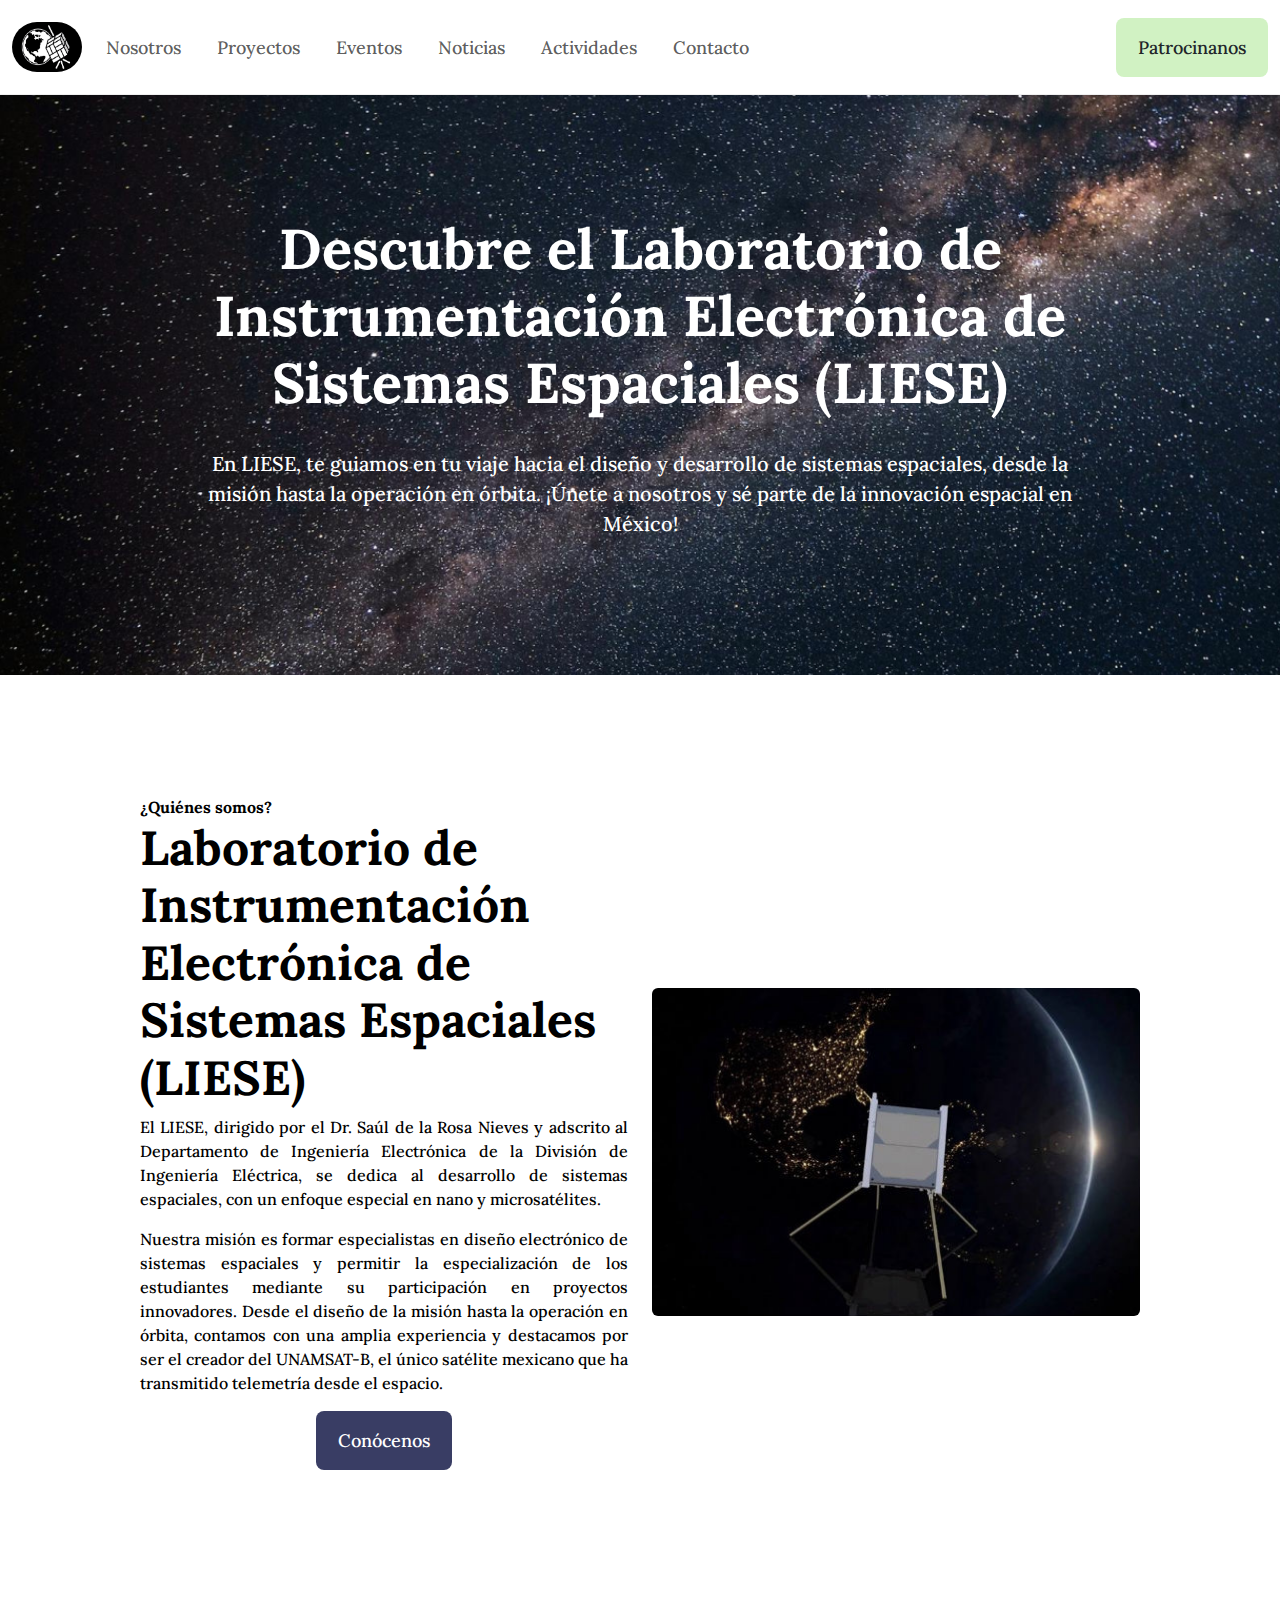
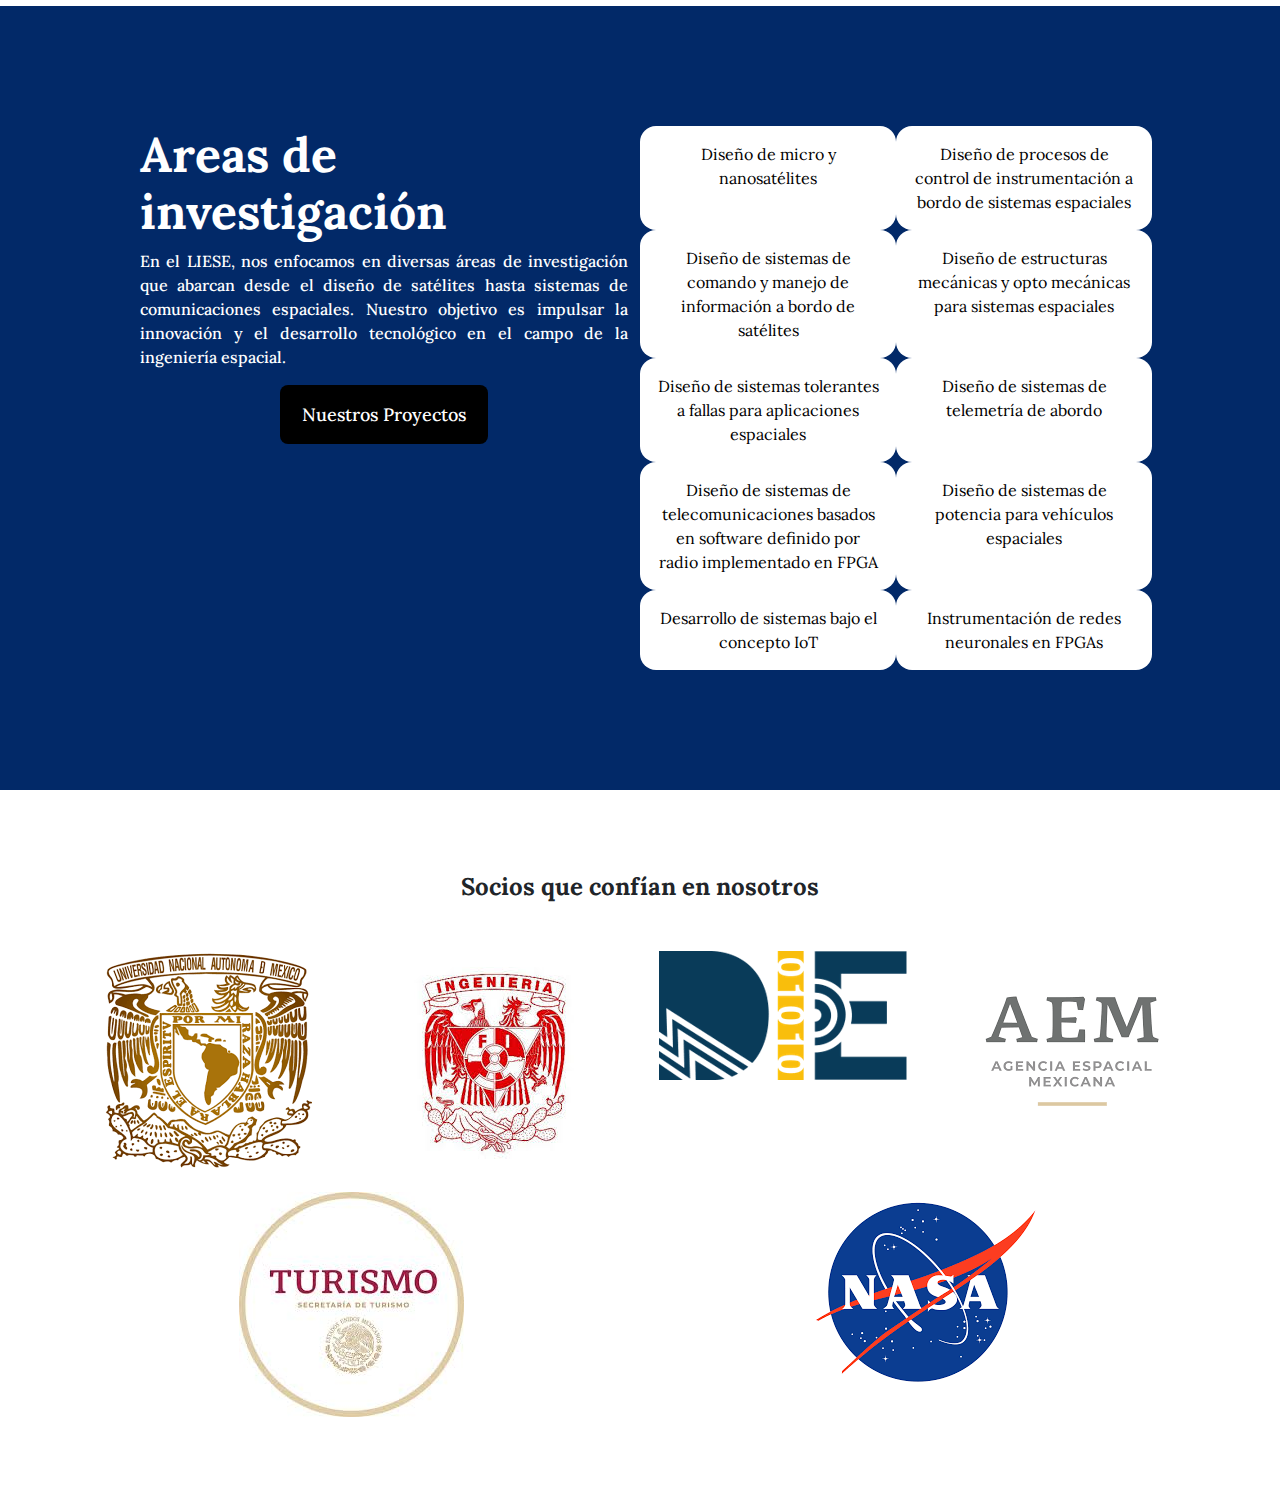
==== commit aee7df66: "CHANGE about us and investigation Areas according to Figma document" ====
--- a/index.html
+++ b/index.html
@@ -73,10 +73,10 @@
                         <p class="regular medium">
                             Nuestra misión es formar especialistas en diseño electrónico de sistemas espaciales y permitir la especialización de los estudiantes mediante su participación en proyectos innovadores. Desde el diseño de la misión hasta la operación en órbita, contamos con una amplia experiencia y destacamos por ser el creador del UNAMSAT-B, el único satélite mexicano que ha transmitido telemetría desde el espacio.
                         </p>
-                        <a href="#nosotros" class="btn btn-primary ms-auto d-block border-0 shadow-none">Conócenos</a>
+                        <button type="button" href="#nosotros" class="btn mx-auto btn-primary d-block border-0 shadow-none mb-3">Conócenos</a>
                     </div>    
                     <div class="col-lg-6 d-flex align-items-center">
-                        <img src="images/UNAMSAT-B.jpeg" alt="UNAMSAT-B" class="img-fluid">
+                        <img src="images/UNAMSAT-B.jpeg" alt="UNAMSAT-B" class="rounded img-fluid">
                     </div> 
                 </div>
             </div> 
@@ -91,29 +91,27 @@
                         <p class="regular medium">
                             En el LIESE, nos enfocamos en diversas áreas de investigación que abarcan desde el diseño de satélites hasta sistemas de comunicaciones espaciales. Nuestro objetivo es impulsar la innovación y el desarrollo tecnológico en el campo de la ingeniería espacial.
                         </p>
+                        <button type="button" href="#proyectos" class="btn btn-black mx-auto d-block border-0 shadow-none mb-3">Nuestros Proyectos</a>
                     </div>    
-                    <div class="col-lg-6 d-flex align-items-center text-center justify-content-center">
-                        <table class="grey-bold-lines-table table-bordered">
-                            <tbody>
-                                <tr>
-                                    <td>Diseño de micro y nanosatélites.</td>
-                                    <td>Diseño de procesos de control de instrumentación a bordo de sistemas espaciales.</td>
-                                </tr>
-                                <tr>
-                                    <td>Diseño de sistemas de comando y manejo de información a bordo de satélites.</td>
-                                    <td>Diseño de estructuras mecánicas y opto mecánicas para sistemas espaciales.</td>
-                                </tr>
-                                <tr>
-                                    <td>Diseño de sistemas tolerantes a fallas para aplicaciones espaciales.</td>
-                                    <td>Diseño de sistemas de telemetría de abordo.</td>
-                                </tr>
-                                <tr>
-                                    <td>Diseño de sistemas de telecomunicaciones basados en software definido por radio implementado en FPGA.</td>
-                                    <td>Diseño de sistemas de potencia para vehículos espaciales.</td>
-                                </tr>
-                            </tbody>
-                        </table>
-                    </div> 
+                    <div class="col-lg-6 align-items-center">
+                        <div class="row row-cols-3 row-cols-lg-2">
+                            <div class="col area">Diseño de micro y nanosatélites</div>
+                            <div class="col area">Diseño de procesos de control de instrumentación a bordo de sistemas espaciales</div>
+
+                            <div class="col area">Diseño de sistemas de comando y manejo de información a bordo de satélites</div>
+                            <div class="col area">Diseño de estructuras mecánicas y opto mecánicas para sistemas espaciales</div>
+
+                            <div class="col area">Diseño de sistemas tolerantes a fallas para aplicaciones espaciales</div>
+                            <div class="col area">Diseño de sistemas de telemetría de abordo</div>
+
+                            <div class="col area">Diseño de sistemas de telecomunicaciones basados en software definido por radio implementado en FPGA</div>
+                            <div class="col area">Diseño de sistemas de potencia para vehículos espaciales</div>
+
+                            <div class="col area">Desarrollo de sistemas bajo el concepto IoT</div>
+                            <div class="col area">Instrumentación de redes neuronales en FPGAs</div>
+                        </div>
+                    </div>
+                    
                 </div>
             </div> 
         </section>
--- a/style.css
+++ b/style.css
@@ -89,19 +89,32 @@
 .btn-primary {
     background-color: var(--primary-color);
 }
+.btn-primary:hover {
+    background-color: var(--primary-color);
+    top: -5px;
+}
+.btn-primary:focus {
+    background-color: var(--primary-color);
+}
 
 .btn-cta {
     background-color: var(--verde-lima);
 }
-
-.btn-primary:hover {
-    background-color: var(--primary-color);
-    top: -5px;
-}
-
-.btn-primary:focus {
-    background-color: var(--primary-color);
-}
+.btn-cta:hover {
+    background-color: var(--azul-liese);
+    top: -5px;
+}
+
+.btn-black {
+    background-color: black;
+    color: white;
+}
+.btn-black:hover {
+    background-color: black;
+    color: white;
+    top: -5px;
+}
+
 
 .btn-light:hover {
     top: -5px;
@@ -160,9 +173,9 @@
 
 /* Partners */
 
-section.trusted {
+ section.trusted {
     padding: 5rem 0;
-}
+} 
 
 @media (min-width: 1399.38px){
     .container {
@@ -194,10 +207,17 @@
     background-size: cover;
     padding: 7.5rem 10%;
 }
-
+#areas-de-investigacion div.area{
+    color: black;
+    background-color: #ffffff;
+    text-align: center;
+    border-radius: 1rem;
+    padding: 1rem;
+}
 #areas-de-investigacion p{
     text-align: justify;
 }
+
 #proyectos {
     color: #ffffff;
     background-color: #000;
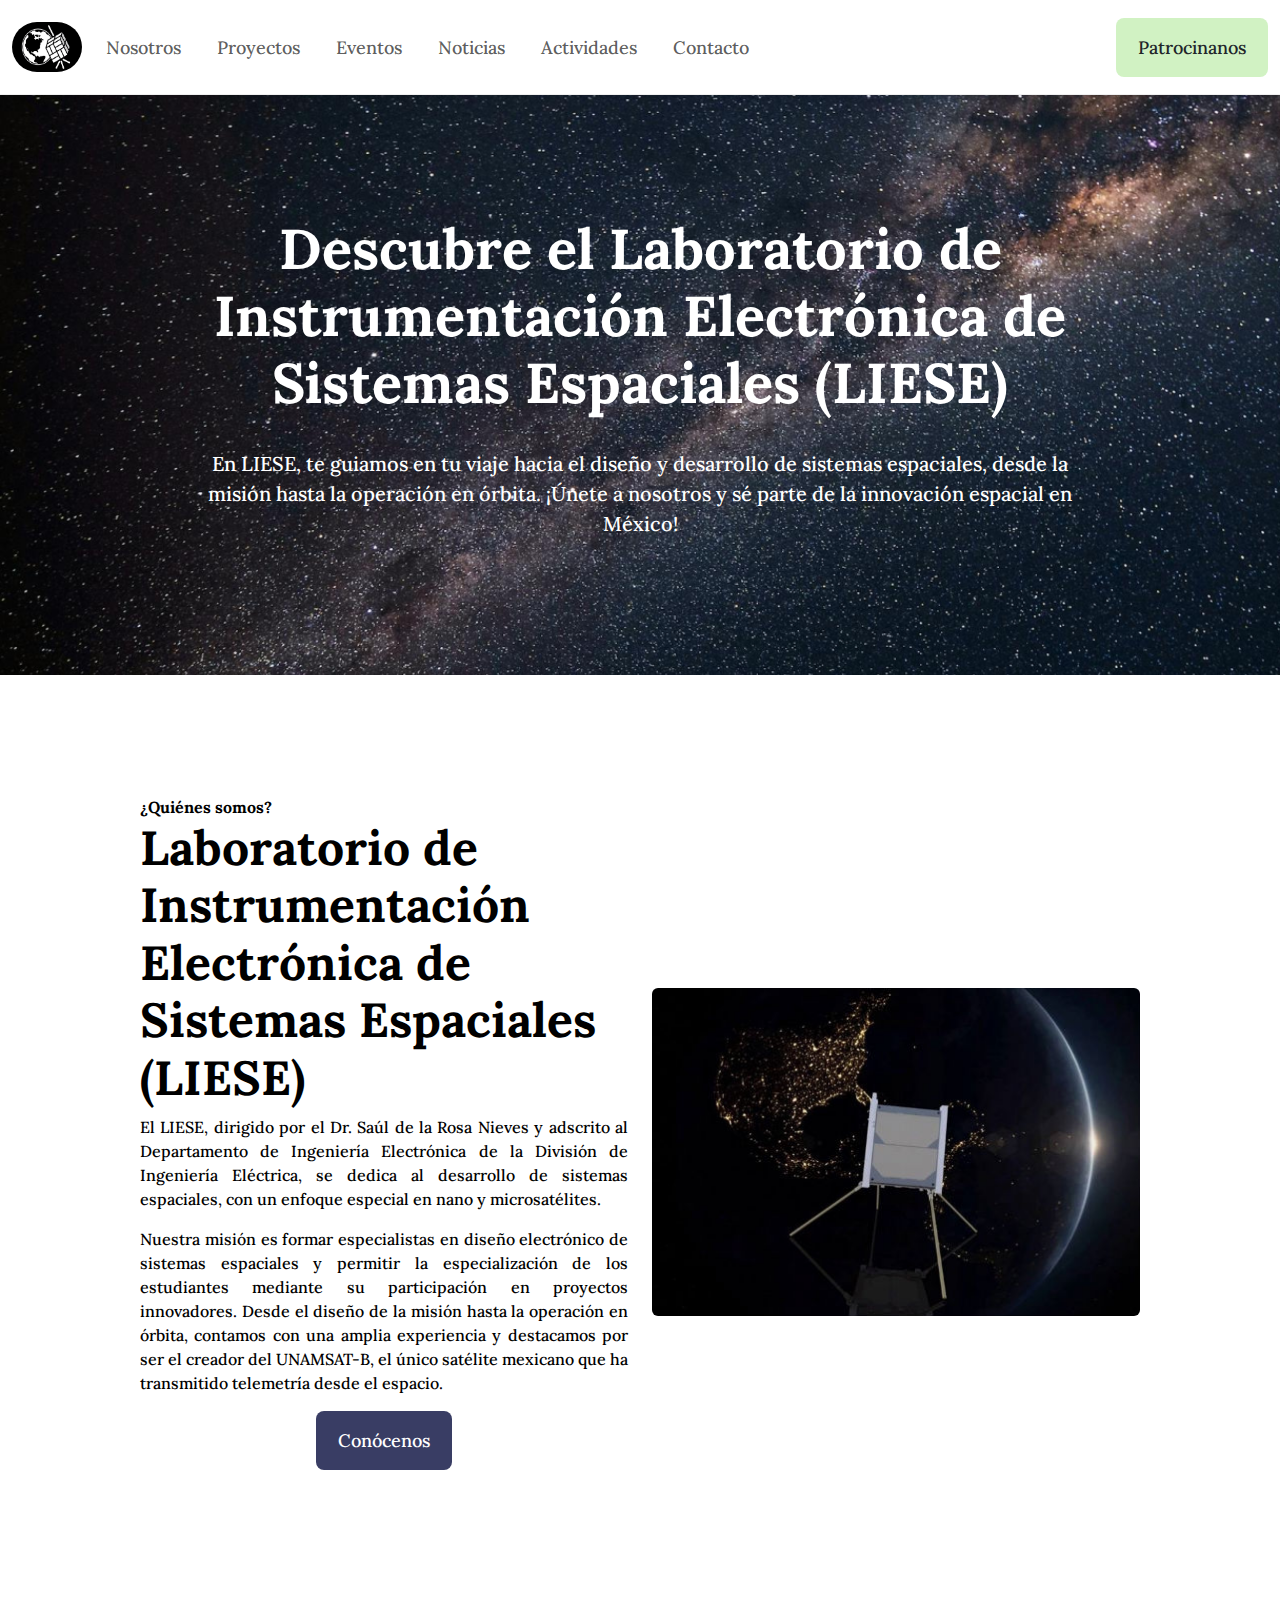
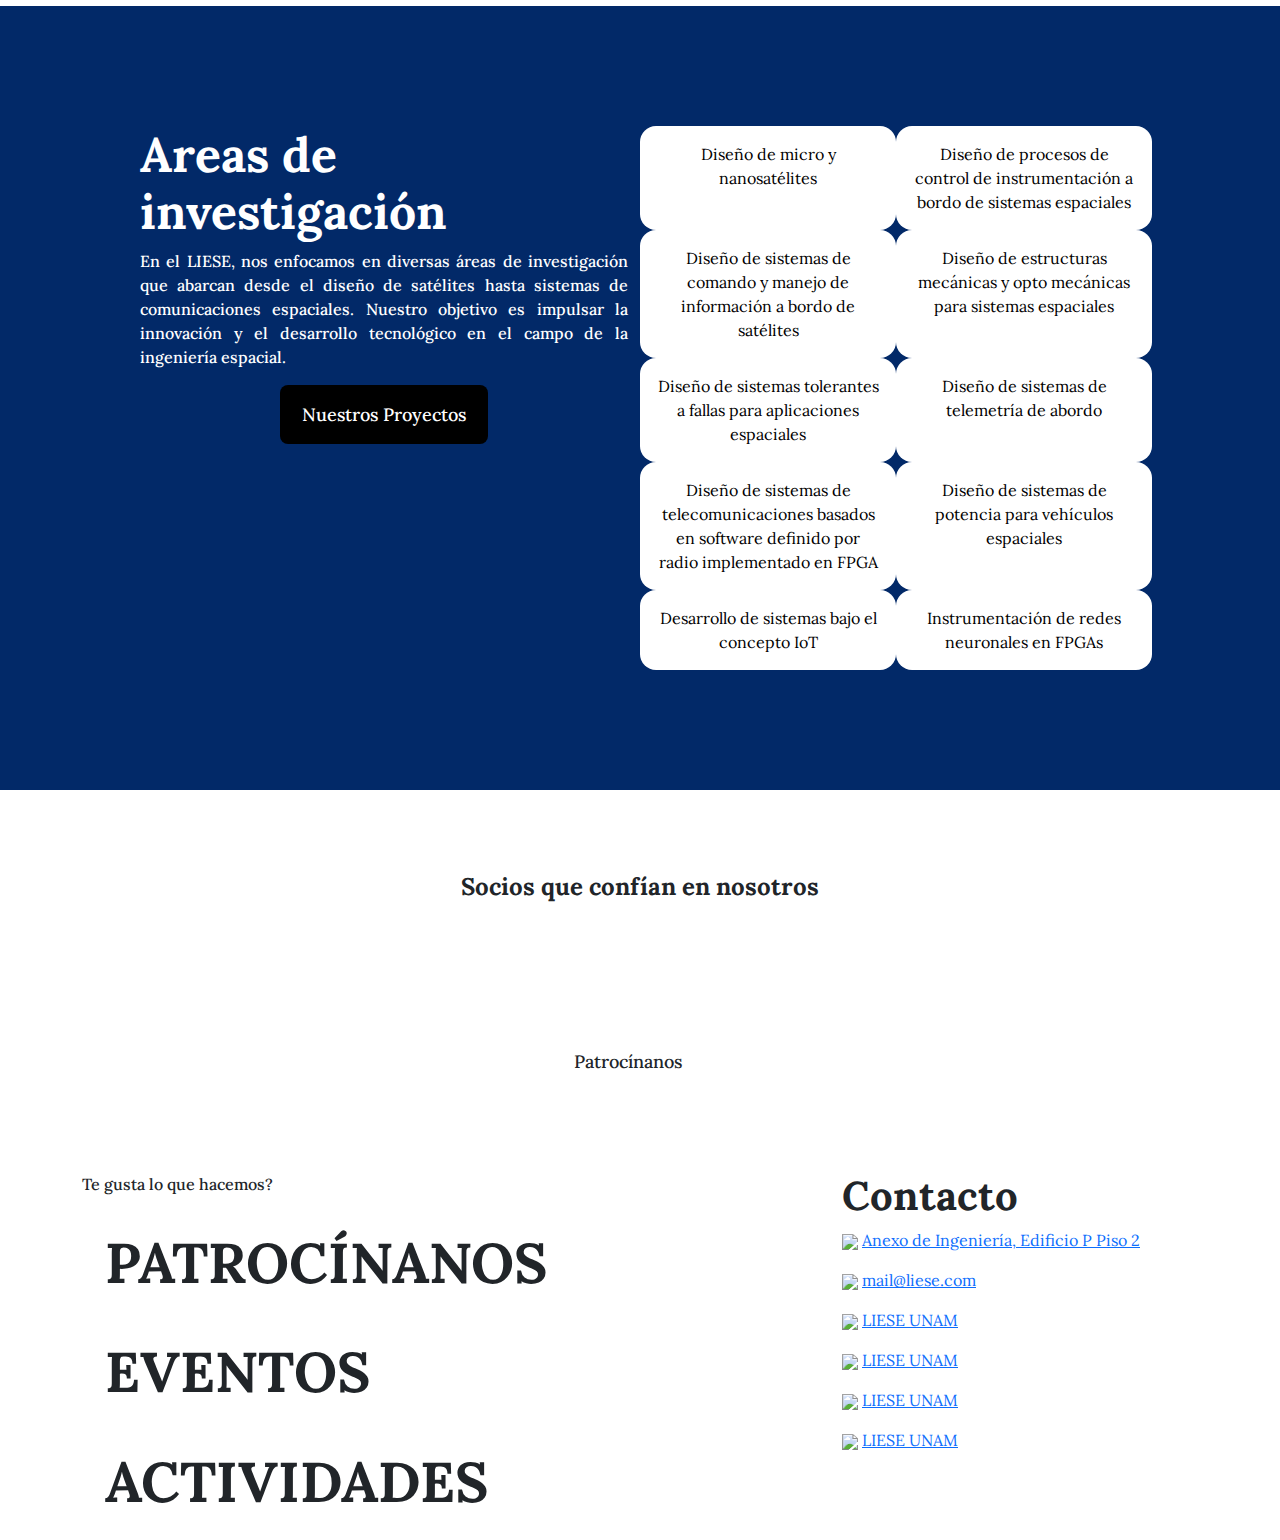
==== commit 29fa20bf: "[FIX] Corrected syntax mistakes" ====
--- a/index.html
+++ b/index.html
@@ -91,7 +91,7 @@
                         <p class="regular medium">
                             En el LIESE, nos enfocamos en diversas áreas de investigación que abarcan desde el diseño de satélites hasta sistemas de comunicaciones espaciales. Nuestro objetivo es impulsar la innovación y el desarrollo tecnológico en el campo de la ingeniería espacial.
                         </p>
-                        <button type="button" href="#proyectos" class="btn btn-black mx-auto d-block border-0 shadow-none mb-3">Nuestros Proyectos</a>
+                        <button type="button" href="#proyectos" class="btn btn-black mx-auto d-block border-0 shadow-none mb-3">Nuestros Proyectos</button>
                     </div>    
                     <div class="col-lg-6 align-items-center">
                         <div class="row row-cols-3 row-cols-lg-2">
@@ -119,25 +119,85 @@
         <!-- Partners -->
         <section class="trusted text-center">
             <div class="container">
-                <h5>Socios que confían en nosotros</h5>
-                <div class="row mt-5 gap-3">
-                    <div class="col">
-                        <img src="images/unam-logo.png" alt="">
-                    </div>
-                    <div class="col">
-                        <img src="images/fi-logo.jpeg" alt="">
-                    </div>
-                    <div class="col">
-                        <img src="images/die-logo.png" alt="">
-                    </div>
-                    <div class="col">
-                        <img src="images/espacial-mexicana-logo.png" alt="">
-                    </div>
-                    <div class="col">
-                        <img src="images/turismo-logo.jpeg" alt="">
-                    </div>
-                    <div class="col">
-                        <img src="images/nasa-logo.png" alt="">
+                <div class="row">
+                    <h5>Socios que confían en nosotros</h5>
+                <div class="row mt-5">
+                    <div class="col-md-4">
+                        <img src="images/partners/intel-logo.svg" class="img-fluid" alt="">
+                    </div>
+                    <div class="col-md-4">
+                        <img src="images/partners/espacial-mexicana-logo.png" class="img-fluid" alt="">
+                    </div>
+                    <div class="col-md-4">
+                        <img src="images/partners/logo-UDELAR.svg" class="img-fluid" alt="">
+                    </div>
+                </div>
+                <div class="row mt-5">
+                    <div class="col align-items-center">
+                        <button type="button" href="#partners" class="btn btn-articblue">Patrocínanos</button>
+                    </div>
+                    
+                </div>
+            </div>
+        </section>
+
+        <secton id="footer">
+            <div class="container">
+                <div class="row">
+                    <div class="col-md-8">
+                        <p class="regular medium">
+                            Te gusta lo que hacemos?
+                        </p>
+                        <a href="#donar" class="btn btn-transparent">
+                            <h1>PATROCÍNANOS</h1>
+                        </a>
+                        <a href="#eventos" class="btn btn-transparent">
+                            <h1>EVENTOS</h1>
+                        </a>
+                        <a href="#actividades" class="btn btn-transparent">
+                            <h1>ACTIVIDADES</h1>
+                        </a>
+                    </div>
+                    <div class="col-lg-4">
+                        <h3>Contacto</h3>
+                        <ul class="list-unstyled">
+                            <li class="mb-3">
+                                <img src="images/icons/location-icon.svg" class="icon">
+                                <a href="https::/ubicacionmapa.com" class="medium normal">
+                                    Anexo de Ingeniería, Edificio P Piso 2
+                                </a>
+                            </li>
+                            <li class="mb-3">
+                                <img src="images/icons/mail-icon.svg" class="icon">
+                                <a href="https::/ubicacionmapa.com" class="medium normal">
+                                    mail@liese.com
+                                </a>
+                            </li>
+                            <li class="mb-3">
+                                <img src="images/icons/linkedin-icon.svg" class="icon">
+                                <a href="https::/ubicacionmapa.com" class="medium normal">
+                                    LIESE UNAM
+                                </a>
+                            </li>
+                            <li class="mb-3">
+                                <img src="images/icons/facebook-icon.svg" class="icon">
+                                <a href="https::/ubicacionmapa.com" class="medium normal">
+                                    LIESE UNAM
+                                </a>
+                            </li>
+                            <li class="mb-3">
+                                <img src="images/icons/instagram-icon.svg" class="icon">
+                                <a href="https::/ubicacionmapa.com" class="medium normal">
+                                    LIESE UNAM
+                                </a>
+                            </li>
+                            <li class="mb-3">
+                                <img src="images/icons/x-icon.svg" class="icon">
+                                <a href="https::/ubicacionmapa.com" class="medium normal">
+                                    LIESE UNAM
+                                </a>
+                            </li>
+                        </ul>
                     </div>
                 </div>
             </div>
